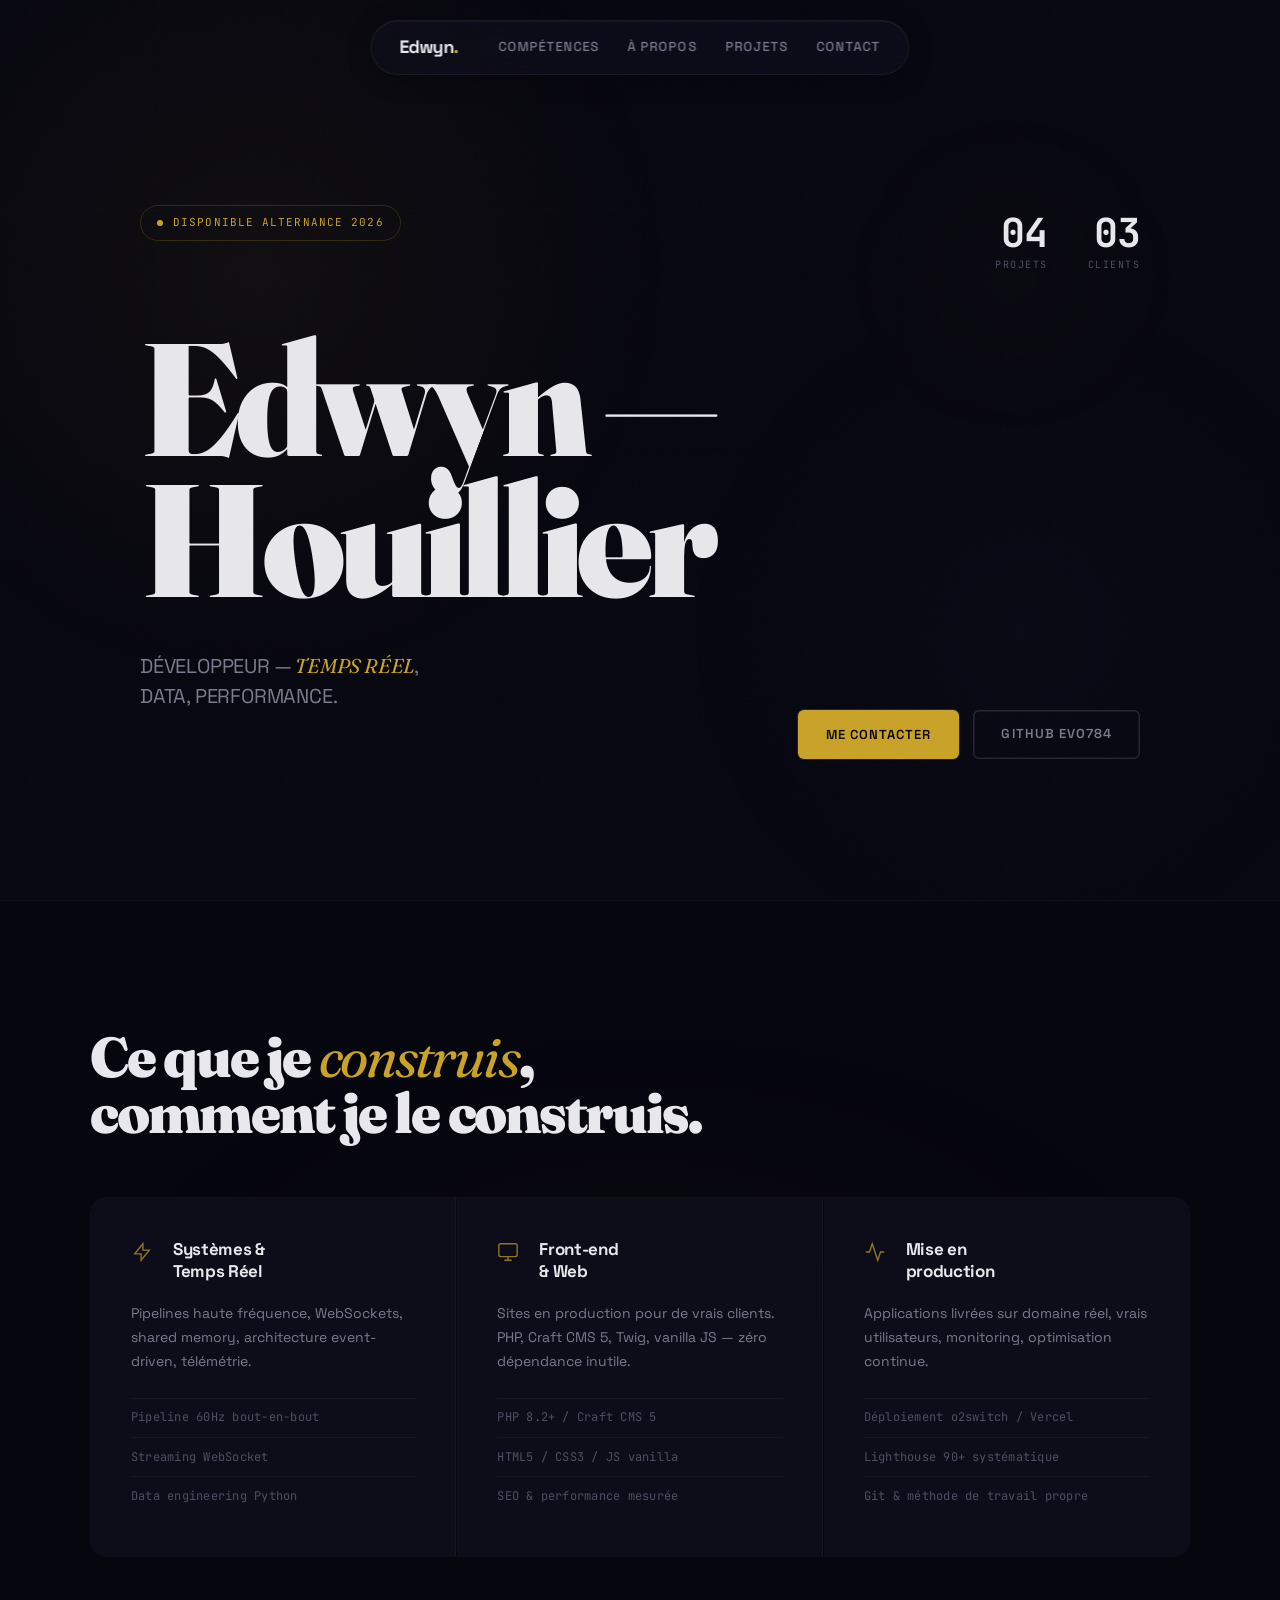
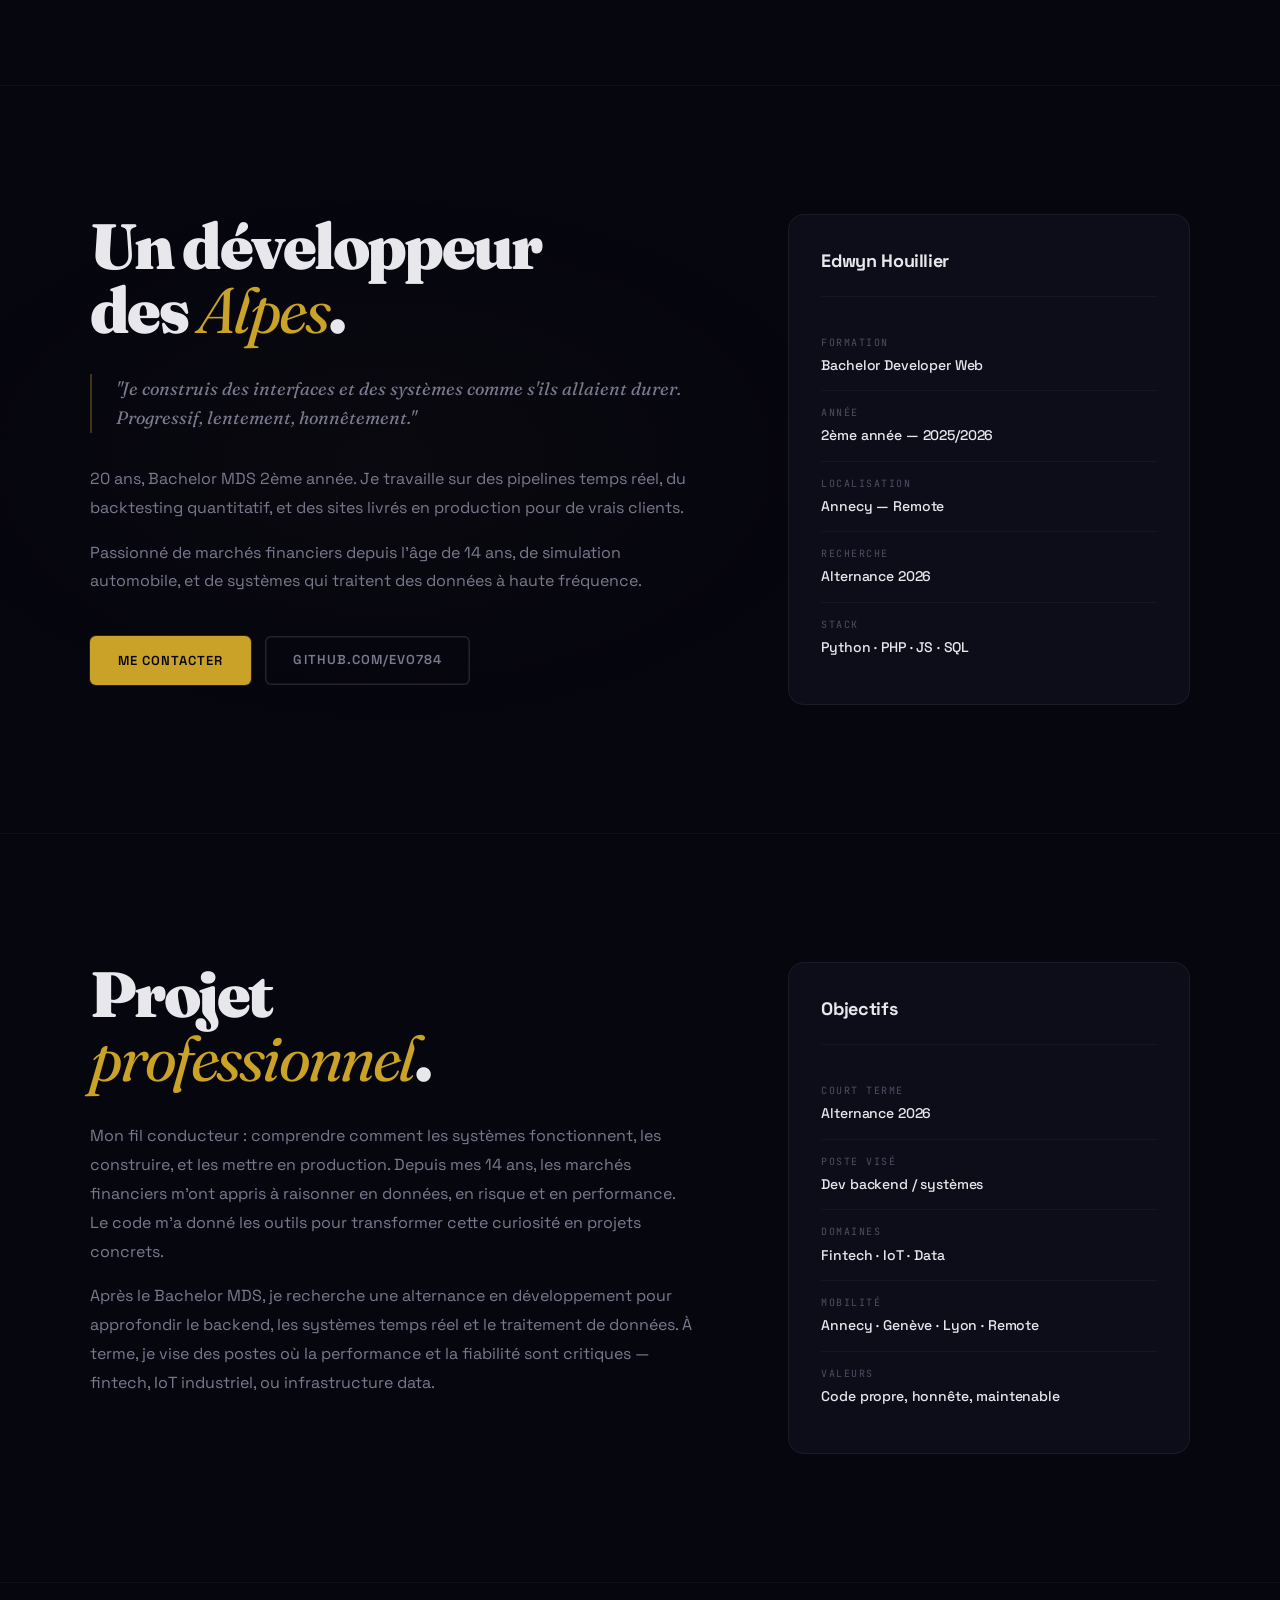
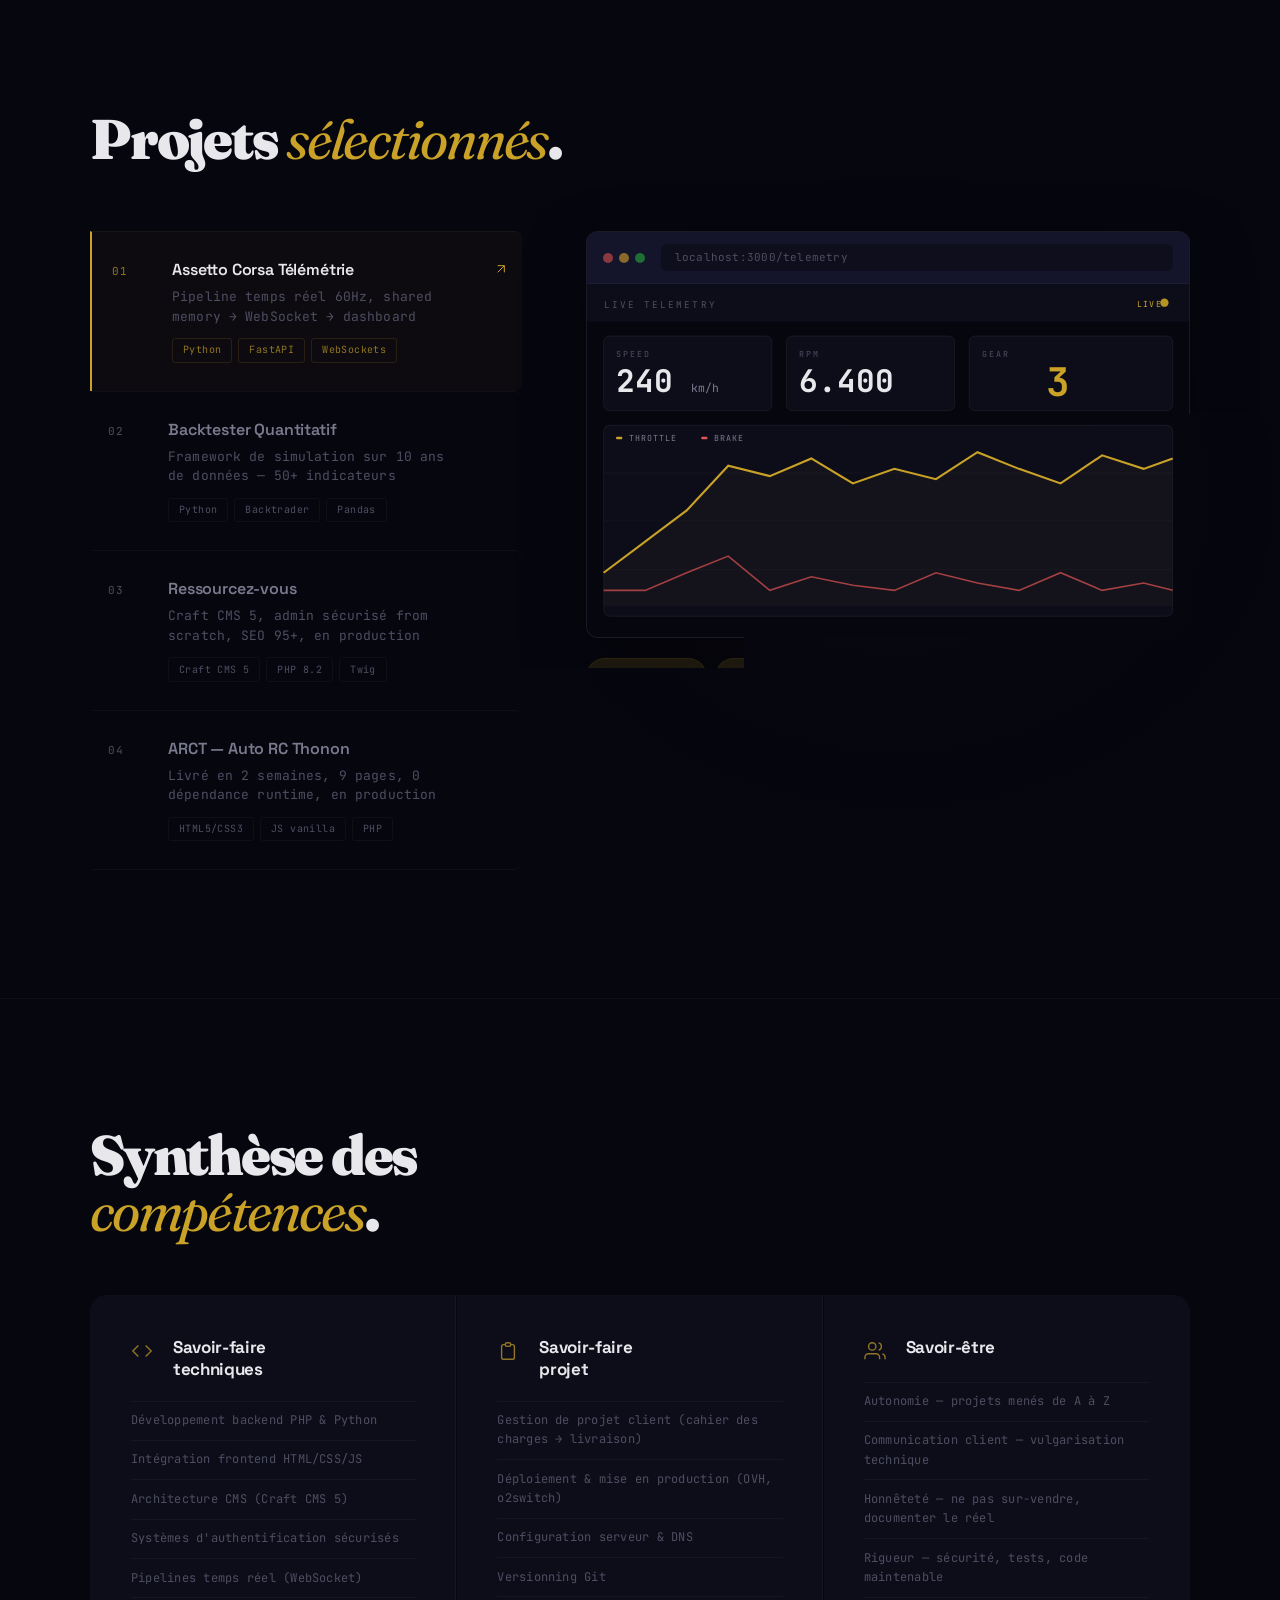
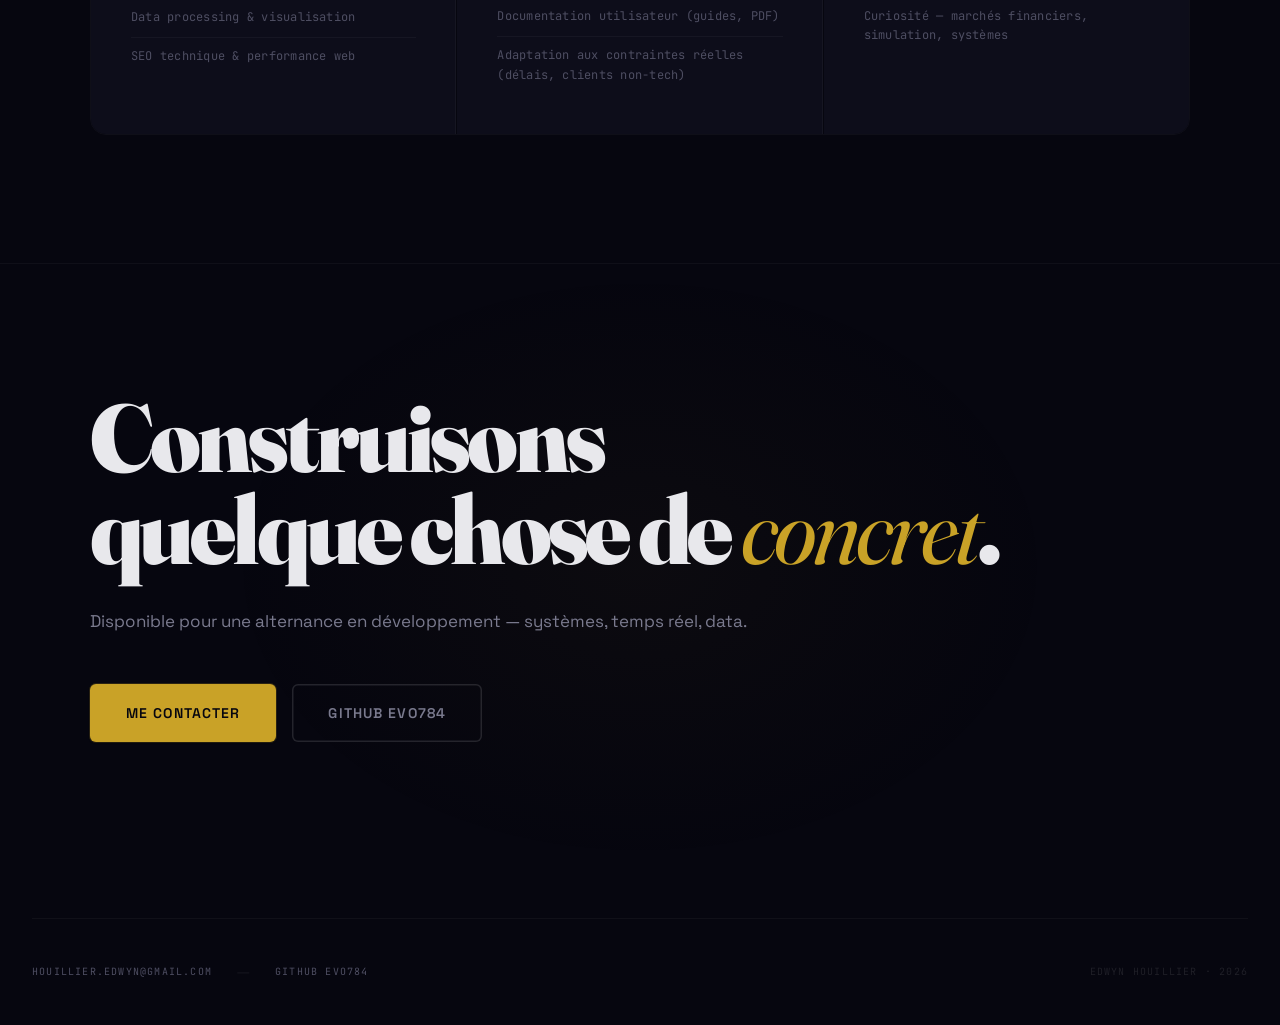
==== index.html @ 265f52a4 "Initial portfolio release — Edwyn Houillier Static portfolio with Flask admin backend. HTML/CSS/JS v" ====
<!DOCTYPE html>
<html lang="fr">
<head>
  <meta charset="UTF-8">
  <meta name="viewport" content="width=device-width, initial-scale=1.0">
  <meta name="description" content="Edwyn Houillier — Développeur web. Systèmes temps réel, data, performance. Portfolio.">
  <meta name="theme-color" content="#06060f">
  <link rel="icon" href="data:image/svg+xml,<svg xmlns='http://www.w3.org/2000/svg' viewBox='0 0 100 100'><text y='.9em' font-size='90' fill='%23c9a227'>E</text></svg>">
  <title>Edwyn Houillier — Portfolio</title>
  <link rel="preconnect" href="https://fonts.googleapis.com">
  <link rel="preconnect" href="https://fonts.gstatic.com" crossorigin>
  <link href="https://fonts.googleapis.com/css2?family=Fraunces:opsz,ital,wght@9..144,0,700;9..144,0,900;9..144,1,400&family=Space+Grotesk:wght@400;500;600;700&family=JetBrains+Mono:wght@400;500;700&display=swap" rel="stylesheet">
  <link rel="stylesheet" href="styles.css">
</head>
<body>

  <div class="bg-ambient" id="bgAmbient"></div>
  <div class="grid-overlay"></div>

  <header class="site-header">
    <a href="#" class="header-logo">Edwyn<span class="accent">.</span></a>
    <nav class="header-nav">
      <a href="#skills">Compétences</a>
      <a href="#about">À propos</a>
      <a href="#projects">Projets</a>
      <a href="#contact">Contact</a>
    </nav>
  </header>

  <div class="container">

    <!-- ══ HERO ═════════════════════════════════════════════ -->
    <section class="hero">
      <svg class="hero-grid" viewBox="0 0 800 600" preserveAspectRatio="xMidYMid slice" aria-hidden="true">
        <defs>
          <linearGradient id="gridFade" x1="0" y1="0" x2="0" y2="1">
            <stop offset="0%" stop-color="white" stop-opacity="0.4"/>
            <stop offset="100%" stop-color="white" stop-opacity="0"/>
          </linearGradient>
          <mask id="gridMask">
            <rect width="800" height="600" fill="url(#gridFade)"/>
          </mask>
        </defs>
        <g mask="url(#gridMask)" opacity="0.05">
          <line x1="100" y1="0" x2="100" y2="600" stroke="#c9a227" stroke-width="0.5"/>
          <line x1="200" y1="0" x2="200" y2="600" stroke="#c9a227" stroke-width="0.5"/>
          <line x1="300" y1="0" x2="300" y2="600" stroke="#c9a227" stroke-width="0.5"/>
          <line x1="400" y1="0" x2="400" y2="600" stroke="#c9a227" stroke-width="0.5"/>
          <line x1="500" y1="0" x2="500" y2="600" stroke="#c9a227" stroke-width="0.5"/>
          <line x1="600" y1="0" x2="600" y2="600" stroke="#c9a227" stroke-width="0.5"/>
          <line x1="700" y1="0" x2="700" y2="600" stroke="#c9a227" stroke-width="0.5"/>
          <line x1="0" y1="150" x2="800" y2="150" stroke="#c9a227" stroke-width="0.5"/>
          <line x1="0" y1="300" x2="800" y2="300" stroke="#c9a227" stroke-width="0.5"/>
          <line x1="0" y1="450" x2="800" y2="450" stroke="#c9a227" stroke-width="0.5"/>
        </g>
      </svg>

      <div class="hero-content">
        <div class="hero-top reveal">
          <span class="hero-badge">
            <span class="badge-dot"></span>Disponible alternance 2026
          </span>
          <div class="hero-stats">
            <div class="hero-stat"><span class="hs-num">04</span><span class="hs-label">Projets</span></div>
            <div class="hero-stat"><span class="hs-num">03</span><span class="hs-label">Clients</span></div>
          </div>
        </div>
        <h1 class="hero-display reveal delay-1">
          <span class="hd-line">Edwyn</span>
          <span class="hd-line hd-accent">— Houillier</span>
        </h1>
        <div class="hero-bottom reveal delay-2">
          <p class="hero-role">Développeur — <span class="accent-italic">Temps réel</span>,<br>Data, Performance.</p>
          <div class="hero-cta">
            <button type="button" class="btn btn-primary" id="contactBtn">Me contacter</button>
            <a href="https://github.com/evo784" target="_blank" rel="noopener noreferrer" class="btn btn-outline">GitHub evo784</a>
          </div>
        </div>
      </div>
    </section>

    <!-- ══ SKILLS ════════════════════════════════════════════ -->
    <section class="skills-section" id="skills">
      <div class="section-inner">
        <h2 class="skills-heading reveal">Ce que je <span class="accent-italic">construis</span>,<br>comment je le construis.</h2>
        <div class="skills-grid">

          <div class="skill-card reveal delay-1">
            <div class="skill-card-top">
              <svg class="skill-icon" viewBox="0 0 24 24" fill="none" stroke="currentColor" stroke-width="1.5" aria-hidden="true">
                <path d="M13 10V3L4 14h7v7l9-11h-7z"/>
              </svg>
              <h3>Systèmes &<br>Temps Réel</h3>
            </div>
            <p>Pipelines haute fréquence, WebSockets, shared memory, architecture event-driven, télémétrie.</p>
            <ul class="skill-list">
              <li>Pipeline 60Hz bout-en-bout</li>
              <li>Streaming WebSocket</li>
              <li>Data engineering Python</li>
            </ul>
          </div>

          <div class="skill-card reveal delay-2">
            <div class="skill-card-top">
              <svg class="skill-icon" viewBox="0 0 24 24" fill="none" stroke="currentColor" stroke-width="1.5" aria-hidden="true">
                <rect x="2" y="3" width="20" height="14" rx="2"/><path d="M8 21h8M12 17v4"/>
              </svg>
              <h3>Front-end<br>& Web</h3>
            </div>
            <p>Sites en production pour de vrais clients. PHP, Craft CMS 5, Twig, vanilla JS — zéro dépendance inutile.</p>
            <ul class="skill-list">
              <li>PHP 8.2+ / Craft CMS 5</li>
              <li>HTML5 / CSS3 / JS vanilla</li>
              <li>SEO &amp; performance mesurée</li>
            </ul>
          </div>

          <div class="skill-card reveal delay-3">
            <div class="skill-card-top">
              <svg class="skill-icon" viewBox="0 0 24 24" fill="none" stroke="currentColor" stroke-width="1.5" aria-hidden="true">
                <path d="M22 12h-4l-3 9L9 3l-3 9H2"/>
              </svg>
              <h3>Mise en<br>production</h3>
            </div>
            <p>Applications livrées sur domaine réel, vrais utilisateurs, monitoring, optimisation continue.</p>
            <ul class="skill-list">
              <li>Déploiement o2switch / Vercel</li>
              <li>Lighthouse 90+ systématique</li>
              <li>Git &amp; méthode de travail propre</li>
            </ul>
          </div>

        </div>
      </div>
    </section>

    <!-- ══ ABOUT ══════════════════════════════════════════════ -->
    <section class="about-section" id="about">
      <div class="section-inner">
        <div class="about-grid">
          <div class="about-left">
            <h2 class="about-heading reveal">Un développeur<br>des <span class="accent-italic">Alpes</span>.</h2>
            <blockquote class="about-quote reveal delay-1">
              "Je construis des interfaces et des systèmes comme s'ils allaient durer. Progressif, lentement, honnêtement."
            </blockquote>
            <p class="about-text reveal delay-2">
              20 ans, Bachelor MDS 2ème année. Je travaille sur des pipelines temps réel,
              du backtesting quantitatif, et des sites livrés en production pour de vrais clients.
            </p>
            <p class="about-text reveal delay-3">
              Passionné de marchés financiers depuis l'âge de 14 ans, de simulation automobile,
              et de systèmes qui traitent des données à haute fréquence.
            </p>
            <div class="about-cta reveal delay-4">
              <button type="button" class="btn btn-primary" id="contactBtnAbout">Me contacter</button>
              <a href="https://github.com/evo784" target="_blank" rel="noopener noreferrer" class="btn btn-outline">github.com/evo784</a>
            </div>
          </div>
          <div class="about-right reveal delay-2">
            <div class="about-card">
              <div class="about-name">Edwyn Houillier</div>
              <div class="about-meta-list">
                <div class="am-row">
                  <span class="am-key">Formation</span>
                  <span class="am-val">Bachelor Developer Web</span>
                </div>
                <div class="am-row">
                  <span class="am-key">Année</span>
                  <span class="am-val">2ème année — 2025/2026</span>
                </div>
                <div class="am-row">
                  <span class="am-key">Localisation</span>
                  <span class="am-val">Annecy — Remote</span>
                </div>
                <div class="am-row">
                  <span class="am-key">Recherche</span>
                  <span class="am-val">Alternance 2026</span>
                </div>
                <div class="am-row">
                  <span class="am-key">Stack</span>
                  <span class="am-val">Python · PHP · JS · SQL</span>
                </div>
              </div>
            </div>
          </div>
        </div>
      </div>
    </section>

    <!-- ══ PROJET PRO ═══════════════════════════════════════════ -->
    <section class="projet-pro-section" id="projet-pro">
      <div class="section-inner">
        <div class="about-grid">
          <div class="about-left">
            <h2 class="about-heading reveal">Projet<br><span class="accent-italic">professionnel</span>.</h2>
            <p class="about-text reveal delay-1">
              Mon fil conducteur : comprendre comment les systèmes fonctionnent, les construire,
              et les mettre en production. Depuis mes 14 ans, les marchés financiers m'ont appris
              à raisonner en données, en risque et en performance. Le code m'a donné les outils
              pour transformer cette curiosité en projets concrets.
            </p>
            <p class="about-text reveal delay-2">
              Après le Bachelor MDS, je recherche une alternance en développement
              pour approfondir le backend, les systèmes temps réel et le traitement de données.
              À terme, je vise des postes où la performance et la fiabilité sont critiques
              — fintech, IoT industriel, ou infrastructure data.
            </p>
          </div>
          <div class="about-right reveal delay-2">
            <div class="about-card">
              <div class="about-name">Objectifs</div>
              <div class="about-meta-list">
                <div class="am-row">
                  <span class="am-key">Court terme</span>
                  <span class="am-val">Alternance 2026</span>
                </div>
                <div class="am-row">
                  <span class="am-key">Poste visé</span>
                  <span class="am-val">Dev backend / systèmes</span>
                </div>
                <div class="am-row">
                  <span class="am-key">Domaines</span>
                  <span class="am-val">Fintech · IoT · Data</span>
                </div>
                <div class="am-row">
                  <span class="am-key">Mobilité</span>
                  <span class="am-val">Annecy · Genève · Lyon · Remote</span>
                </div>
                <div class="am-row">
                  <span class="am-key">Valeurs</span>
                  <span class="am-val">Code propre, honnête, maintenable</span>
                </div>
              </div>
            </div>
          </div>
        </div>
      </div>
    </section>

    <!-- ══ PROJECTS ═══════════════════════════════════════════ -->
    <section class="projects-section" id="projects">
      <div class="section-inner">
        <h2 class="projects-heading reveal">Projets <span class="accent-italic">sélectionnés</span>.</h2>

        <div class="projects-showcase">

          <!-- Left: project list (static base + dynamic additions) -->
          <div class="projects-list" id="projects-list">

            <a href="projects/assetto.html" class="project-row active reveal" data-project="assetto" data-static="true">
              <div class="pr-num">01</div>
              <div class="pr-body">
                <h3 class="pr-title">Assetto Corsa Télémétrie</h3>
                <p class="pr-sub">Pipeline temps réel 60Hz, shared memory → WebSocket → dashboard</p>
                <div class="pr-tags">
                  <span>Python</span><span>FastAPI</span><span>WebSockets</span>
                </div>
              </div>
              <div class="pr-arrow" aria-hidden="true">
                <svg width="16" height="16" viewBox="0 0 24 24" fill="none" stroke="currentColor" stroke-width="1.5"><path d="M7 17L17 7M17 7H7M17 7v10"/></svg>
              </div>
            </a>

            <a href="projects/backtester.html" class="project-row reveal delay-1" data-project="backtester" data-static="true">
              <div class="pr-num">02</div>
              <div class="pr-body">
                <h3 class="pr-title">Backtester Quantitatif</h3>
                <p class="pr-sub">Framework de simulation sur 10 ans de données — 50+ indicateurs</p>
                <div class="pr-tags">
                  <span>Python</span><span>Backtrader</span><span>Pandas</span>
                </div>
              </div>
              <div class="pr-arrow" aria-hidden="true">
                <svg width="16" height="16" viewBox="0 0 24 24" fill="none" stroke="currentColor" stroke-width="1.5"><path d="M7 17L17 7M17 7H7M17 7v10"/></svg>
              </div>
            </a>

            <a href="projects/ressourcezvous.html" class="project-row reveal delay-2" data-project="ressourcezvous" data-static="true">
              <div class="pr-num">03</div>
              <div class="pr-body">
                <h3 class="pr-title">Ressourcez-vous</h3>
                <p class="pr-sub">Craft CMS 5, admin sécurisé from scratch, SEO 95+, en production</p>
                <div class="pr-tags">
                  <span>Craft CMS 5</span><span>PHP 8.2</span><span>Twig</span>
                </div>
              </div>
              <div class="pr-arrow" aria-hidden="true">
                <svg width="16" height="16" viewBox="0 0 24 24" fill="none" stroke="currentColor" stroke-width="1.5"><path d="M7 17L17 7M17 7H7M17 7v10"/></svg>
              </div>
            </a>

            <a href="projects/arct.html" class="project-row reveal delay-3" data-project="arct" data-static="true">
              <div class="pr-num">04</div>
              <div class="pr-body">
                <h3 class="pr-title">ARCT — Auto RC Thonon</h3>
                <p class="pr-sub">Livré en 2 semaines, 9 pages, 0 dépendance runtime, en production</p>
                <div class="pr-tags">
                  <span>HTML5/CSS3</span><span>JS vanilla</span><span>PHP</span>
                </div>
              </div>
              <div class="pr-arrow" aria-hidden="true">
                <svg width="16" height="16" viewBox="0 0 24 24" fill="none" stroke="currentColor" stroke-width="1.5"><path d="M7 17L17 7M17 7H7M17 7v10"/></svg>
              </div>
            </a>

            <!-- Dynamic projects injected here by main.js -->

          </div>

          <!-- Right: browser preview -->
          <div class="projects-preview reveal delay-2">
            <div class="preview-frame">
              <div class="preview-chrome">
                <div class="chrome-dots">
                  <span class="dot-r"></span>
                  <span class="dot-y"></span>
                  <span class="dot-g"></span>
                </div>
                <div class="chrome-url" id="preview-url">localhost:3000/telemetry</div>
              </div>
              <div class="preview-viewport">

                <!-- Screen 01: Assetto telemetry dashboard -->
                <div class="preview-screen active" id="screen-assetto">
                  <svg viewBox="0 0 580 340" xmlns="http://www.w3.org/2000/svg" width="100%" height="100%">
                    <rect width="580" height="340" fill="#06060f"/>
                    <!-- Top bar -->
                    <rect width="580" height="36" fill="#0d0d1a"/>
                    <text x="16" y="23" fill="#4e4e62" font-size="9" font-family="JetBrains Mono, monospace" letter-spacing="2">LIVE TELEMETRY</text>
                    <circle cx="556" cy="18" r="4" fill="#c9a227" opacity="0.9"/>
                    <text x="530" y="22" fill="#c9a227" font-size="8" font-family="JetBrains Mono, monospace" letter-spacing="1">LIVE</text>
                    <!-- Metric cards -->
                    <rect x="16" y="50" width="162" height="72" rx="6" fill="#0d0d1a" stroke="rgba(255,255,255,0.06)" stroke-width="1"/>
                    <text x="28" y="70" fill="#4e4e62" font-size="8" font-family="JetBrains Mono, monospace" letter-spacing="2">SPEED</text>
                    <text x="28" y="104" fill="#e8e8ec" font-size="30" font-weight="700" font-family="JetBrains Mono, monospace">240</text>
                    <text x="100" y="104" fill="#7a7a8e" font-size="11" font-family="JetBrains Mono, monospace">km/h</text>
                    <rect x="192" y="50" width="162" height="72" rx="6" fill="#0d0d1a" stroke="rgba(255,255,255,0.06)" stroke-width="1"/>
                    <text x="204" y="70" fill="#4e4e62" font-size="8" font-family="JetBrains Mono, monospace" letter-spacing="2">RPM</text>
                    <text x="204" y="104" fill="#e8e8ec" font-size="30" font-weight="700" font-family="JetBrains Mono, monospace">6.400</text>
                    <rect x="368" y="50" width="196" height="72" rx="6" fill="#0d0d1a" stroke="rgba(255,255,255,0.06)" stroke-width="1"/>
                    <text x="380" y="70" fill="#4e4e62" font-size="8" font-family="JetBrains Mono, monospace" letter-spacing="2">GEAR</text>
                    <text x="442" y="108" fill="#c9a227" font-size="38" font-weight="700" font-family="JetBrains Mono, monospace">3</text>
                    <!-- Chart -->
                    <rect x="16" y="136" width="548" height="184" rx="6" fill="#0d0d1a" stroke="rgba(255,255,255,0.06)" stroke-width="1"/>
                    <!-- Grid lines -->
                    <line x1="16" y1="182" x2="564" y2="182" stroke="rgba(255,255,255,0.025)" stroke-width="1"/>
                    <line x1="16" y1="228" x2="564" y2="228" stroke="rgba(255,255,255,0.025)" stroke-width="1"/>
                    <line x1="16" y1="275" x2="564" y2="275" stroke="rgba(255,255,255,0.025)" stroke-width="1"/>
                    <!-- Legend -->
                    <rect x="28" y="147" width="6" height="2.5" rx="1" fill="#c9a227"/>
                    <text x="40" y="151" fill="#7a7a8e" font-size="8" font-family="JetBrains Mono, monospace" letter-spacing="1">THROTTLE</text>
                    <rect x="110" y="147" width="6" height="2.5" rx="1" fill="#e05555"/>
                    <text x="122" y="151" fill="#7a7a8e" font-size="8" font-family="JetBrains Mono, monospace" letter-spacing="1">BRAKE</text>
                    <!-- Throttle line (gold) -->
                    <polyline points="16,278 56,248 96,218 136,175 176,185 216,168 256,192 296,178 336,188 376,162 416,178 456,192 496,165 536,178 564,168" stroke="#c9a227" stroke-width="2" fill="none"/>
                    <!-- Throttle area fill -->
                    <polygon points="16,278 56,248 96,218 136,175 176,185 216,168 256,192 296,178 336,188 376,162 416,178 456,192 496,165 536,178 564,168 564,310 16,310" fill="#c9a227" opacity="0.04"/>
                    <!-- Brake line (red) -->
                    <polyline points="16,295 56,295 96,278 136,262 176,295 216,282 256,290 296,295 336,278 376,288 416,295 456,278 496,295 536,288 564,295" stroke="#e05555" stroke-width="1.5" fill="none" opacity="0.7"/>
                  </svg>
                </div>

                <!-- Screen 02: Backtester chart -->
                <div class="preview-screen" id="screen-backtester">
                  <svg viewBox="0 0 580 340" xmlns="http://www.w3.org/2000/svg" width="100%" height="100%">
                    <rect width="580" height="340" fill="#06060f"/>
                    <rect width="580" height="36" fill="#0d0d1a"/>
                    <text x="16" y="23" fill="#4e4e62" font-size="9" font-family="JetBrains Mono, monospace" letter-spacing="2">BACKTEST REPORT — SPY 2014–2024</text>
                    <!-- Metrics row -->
                    <rect x="16" y="50" width="118" height="56" rx="6" fill="#0d0d1a" stroke="rgba(255,255,255,0.06)" stroke-width="1"/>
                    <text x="26" y="68" fill="#4e4e62" font-size="7.5" font-family="JetBrains Mono, monospace" letter-spacing="1.5">SHARPE</text>
                    <text x="26" y="95" fill="#c9a227" font-size="24" font-weight="700" font-family="JetBrains Mono, monospace">1.84</text>
                    <rect x="148" y="50" width="118" height="56" rx="6" fill="#0d0d1a" stroke="rgba(255,255,255,0.06)" stroke-width="1"/>
                    <text x="158" y="68" fill="#4e4e62" font-size="7.5" font-family="JetBrains Mono, monospace" letter-spacing="1.5">WIN RATE</text>
                    <text x="158" y="95" fill="#e8e8ec" font-size="24" font-weight="700" font-family="JetBrains Mono, monospace">67%</text>
                    <rect x="280" y="50" width="130" height="56" rx="6" fill="#0d0d1a" stroke="rgba(255,255,255,0.06)" stroke-width="1"/>
                    <text x="290" y="68" fill="#4e4e62" font-size="7.5" font-family="JetBrains Mono, monospace" letter-spacing="1.5">MAX DD</text>
                    <text x="290" y="95" fill="#e05555" font-size="24" font-weight="700" font-family="JetBrains Mono, monospace">−12%</text>
                    <rect x="424" y="50" width="140" height="56" rx="6" fill="#0d0d1a" stroke="rgba(255,255,255,0.06)" stroke-width="1"/>
                    <text x="434" y="68" fill="#4e4e62" font-size="7.5" font-family="JetBrains Mono, monospace" letter-spacing="1.5">CAGR</text>
                    <text x="434" y="95" fill="#e8e8ec" font-size="24" font-weight="700" font-family="JetBrains Mono, monospace">+18%</text>
                    <!-- Equity chart -->
                    <rect x="16" y="120" width="548" height="200" rx="6" fill="#0d0d1a" stroke="rgba(255,255,255,0.06)" stroke-width="1"/>
                    <line x1="60" y1="140" x2="560" y2="140" stroke="rgba(255,255,255,0.025)" stroke-width="1"/>
                    <line x1="60" y1="180" x2="560" y2="180" stroke="rgba(255,255,255,0.025)" stroke-width="1"/>
                    <line x1="60" y1="220" x2="560" y2="220" stroke="rgba(255,255,255,0.025)" stroke-width="1"/>
                    <line x1="60" y1="260" x2="560" y2="260" stroke="rgba(255,255,255,0.025)" stroke-width="1"/>
                    <text x="16" y="144" fill="#4e4e62" font-size="7" font-family="JetBrains Mono, monospace">+200%</text>
                    <text x="16" y="184" fill="#4e4e62" font-size="7" font-family="JetBrains Mono, monospace">+100%</text>
                    <text x="28" y="224" fill="#4e4e62" font-size="7" font-family="JetBrains Mono, monospace">0%</text>
                    <text x="24" y="264" fill="#4e4e62" font-size="7" font-family="JetBrains Mono, monospace">−50%</text>
                    <defs>
                      <linearGradient id="eg" x1="0" y1="0" x2="0" y2="1">
                        <stop offset="0%" stop-color="#c9a227" stop-opacity="0.3"/>
                        <stop offset="100%" stop-color="#c9a227" stop-opacity="0"/>
                      </linearGradient>
                    </defs>
                    <polygon points="60,220 110,210 160,198 210,205 260,190 310,178 360,165 410,152 460,142 510,133 560,125 560,220 60,220" fill="url(#eg)"/>
                    <polyline points="60,220 110,210 160,198 210,205 260,190 310,178 360,165 410,152 460,142 510,133 560,125" stroke="#c9a227" stroke-width="2" fill="none"/>
                    <text x="62" y="308" fill="#4e4e62" font-size="8" font-family="JetBrains Mono, monospace">2014</text>
                    <text x="162" y="308" fill="#4e4e62" font-size="8" font-family="JetBrains Mono, monospace">2016</text>
                    <text x="262" y="308" fill="#4e4e62" font-size="8" font-family="JetBrains Mono, monospace">2018</text>
                    <text x="362" y="308" fill="#4e4e62" font-size="8" font-family="JetBrains Mono, monospace">2020</text>
                    <text x="462" y="308" fill="#4e4e62" font-size="8" font-family="JetBrains Mono, monospace">2022</text>
                    <text x="530" y="308" fill="#4e4e62" font-size="8" font-family="JetBrains Mono, monospace">2024</text>
                  </svg>
                </div>

                <!-- Screen 03: Ressourcez-vous screenshot -->
                <div class="preview-screen" id="screen-ressourcezvous">
                  <img src="assets/ressourcezvous.png" alt="Ressourcez-vous" loading="lazy">
                </div>

                <!-- Screen 04: ARCT screenshot -->
                <div class="preview-screen" id="screen-arct">
                  <img src="assets/arct.png" alt="ARCT Auto RC Thonon" loading="lazy">
                </div>

              </div>
            </div>

            <div class="preview-metrics" id="preview-metrics">
              <span class="metric">60Hz capture</span>
              <span class="metric">&lt; 15ms latence</span>
              <span class="metric">14 canaux</span>
            </div>
          </div>

        </div>
      </div>
    </section>

    <!-- ══ COMPETENCES ══════════════════════════════════════════ -->
    <section class="competences-section" id="competences">
      <div class="section-inner">
        <h2 class="skills-heading reveal">Synthèse des<br><span class="accent-italic">compétences</span>.</h2>
        <div class="skills-grid">

          <div class="skill-card reveal delay-1">
            <div class="skill-card-top">
              <svg class="skill-icon" viewBox="0 0 24 24" fill="none" stroke="currentColor" stroke-width="1.5" aria-hidden="true">
                <path d="M16 18l6-6-6-6M8 6l-6 6 6 6"/>
              </svg>
              <h3>Savoir-faire<br>techniques</h3>
            </div>
            <ul class="skill-list">
              <li>Développement backend PHP & Python</li>
              <li>Intégration frontend HTML/CSS/JS</li>
              <li>Architecture CMS (Craft CMS 5)</li>
              <li>Systèmes d'authentification sécurisés</li>
              <li>Pipelines temps réel (WebSocket)</li>
              <li>Data processing & visualisation</li>
              <li>SEO technique & performance web</li>
            </ul>
          </div>

          <div class="skill-card reveal delay-2">
            <div class="skill-card-top">
              <svg class="skill-icon" viewBox="0 0 24 24" fill="none" stroke="currentColor" stroke-width="1.5" aria-hidden="true">
                <path d="M9 5H7a2 2 0 00-2 2v12a2 2 0 002 2h10a2 2 0 002-2V7a2 2 0 00-2-2h-2M9 5a2 2 0 002 2h2a2 2 0 002-2M9 5a2 2 0 012-2h2a2 2 0 012 2"/>
              </svg>
              <h3>Savoir-faire<br>projet</h3>
            </div>
            <ul class="skill-list">
              <li>Gestion de projet client (cahier des charges → livraison)</li>
              <li>Déploiement & mise en production (OVH, o2switch)</li>
              <li>Configuration serveur & DNS</li>
              <li>Versionning Git</li>
              <li>Documentation utilisateur (guides, PDF)</li>
              <li>Adaptation aux contraintes réelles (délais, clients non-tech)</li>
            </ul>
          </div>

          <div class="skill-card reveal delay-3">
            <div class="skill-card-top">
              <svg class="skill-icon" viewBox="0 0 24 24" fill="none" stroke="currentColor" stroke-width="1.5" aria-hidden="true">
                <path d="M17 21v-2a4 4 0 00-4-4H5a4 4 0 00-4 4v2M9 11a4 4 0 100-8 4 4 0 000 8zM23 21v-2a4 4 0 00-3-3.87M16 3.13a4 4 0 010 7.75"/>
              </svg>
              <h3>Savoir-être</h3>
            </div>
            <ul class="skill-list">
              <li>Autonomie — projets menés de A à Z</li>
              <li>Communication client — vulgarisation technique</li>
              <li>Honnêteté — ne pas sur-vendre, documenter le réel</li>
              <li>Rigueur — sécurité, tests, code maintenable</li>
              <li>Curiosité — marchés financiers, simulation, systèmes</li>
            </ul>
          </div>

        </div>
      </div>
    </section>

    <!-- ══ CONTACT ════════════════════════════════════════════ -->
    <section class="contact-section" id="contact">
      <div class="section-inner">
        <h2 class="contact-headline reveal">Construisons<br>quelque chose de <span class="accent-italic">concret</span>.</h2>
        <p class="contact-sub reveal delay-1">
          Disponible pour une alternance en développement — systèmes, temps réel, data.
        </p>
        <div class="contact-btns reveal delay-2">
          <button type="button" class="btn btn-primary btn-large" id="contactBtnLarge">Me contacter</button>
          <a href="https://github.com/evo784" target="_blank" rel="noopener noreferrer" class="btn btn-outline btn-large">GitHub evo784</a>
        </div>
      </div>
    </section>

    <footer class="site-footer">
      <div class="footer-line"></div>
      <div class="footer-content">
        <div class="footer-links">
          <a href="mailto:Houillier.edwyn@gmail.com">Houillier.edwyn@gmail.com</a>
          <span class="divider">—</span>
          <a href="https://github.com/evo784" target="_blank" rel="noopener noreferrer">GitHub evo784</a>
        </div>
        <p class="footer-credit">Edwyn Houillier · 2026</p>
      </div>
    </footer>

  </div>

  <!-- Contact modal -->
  <div class="modal-overlay" id="contactModal">
    <div class="modal">
      <button class="modal-close" id="modalClose" type="button">&times;</button>
      <h2>Me contacter</h2>
      <p class="modal-subtitle">Une question ? Un projet ? Envoyez-moi un message.</p>
      <form id="contactForm" action="https://formsubmit.co/Houillier.edwyn@gmail.com" method="POST">
        <input type="text" name="_honey" class="form-honey" aria-hidden="true" tabindex="-1" autocomplete="off">
        <input type="hidden" name="_subject" value="Nouveau message depuis mon portfolio">
        <input type="hidden" name="_captcha" value="false">
        <div class="form-group">
          <label for="name">Nom</label>
          <input type="text" id="name" name="name" required>
        </div>
        <div class="form-group">
          <label for="email">Email</label>
          <input type="email" id="email" name="email" required>
        </div>
        <div class="form-group">
          <label for="message">Message</label>
          <textarea id="message" name="message" rows="5" required></textarea>
        </div>
        <button type="submit" class="btn btn-primary btn-full">Envoyer</button>
      </form>
    </div>
  </div>

  <script src="main.js"></script>
</body>
</html>
---- styles.css ----
/* ═══════════════════════════════════════════════════════════
   Edwyn Houillier — Portfolio
   ═══════════════════════════════════════════════════════════ */

:root {
  --bg-deep: #06060f;
  --bg-card: #0d0d1a;
  --bg-elevated: #14142a;

  --accent: #c9a227;
  --accent-dim: rgba(201, 162, 39, 0.12);
  --accent-glow: rgba(201, 162, 39, 0.06);

  --text-primary: #e8e8ec;
  --text-secondary: #7a7a8e;
  --text-tertiary: #4e4e62;

  --border: rgba(255, 255, 255, 0.06);
  --border-hover: rgba(255, 255, 255, 0.12);
  --hairline: rgba(255, 255, 255, 0.04);

  --font-display: 'Space Grotesk', system-ui, sans-serif;
  --font-serif: 'Fraunces', Georgia, serif;
  --font-body: 'Space Grotesk', system-ui, sans-serif;
  --font-mono: 'JetBrains Mono', 'Courier New', monospace;

  --ease-out: cubic-bezier(0.23, 1, 0.32, 1);
  --ease-in-out: cubic-bezier(0.77, 0, 0.175, 1);
  --ease-drawer: cubic-bezier(0.32, 0.72, 0, 1);
  --ease-smooth: cubic-bezier(0.16, 1, 0.3, 1);
}

/* ── Reset ──────────────────────────────────────────────── */

* {
  margin: 0;
  padding: 0;
  box-sizing: border-box;
}

html {
  background: var(--bg-deep);
  overflow-x: hidden;
  scroll-behavior: smooth;
}

body {
  font-family: var(--font-body);
  background: var(--bg-deep);
  color: var(--text-primary);
  overflow-x: hidden;
  line-height: 1.6;
  -webkit-font-smoothing: antialiased;
  -moz-osx-font-smoothing: grayscale;
}

.container {
  width: 100%;
  max-width: 100vw;
  overflow-x: hidden;
}

:focus-visible {
  outline: 2px solid var(--accent);
  outline-offset: 2px;
}

::selection {
  background: rgba(201, 162, 39, 0.25);
  color: #fffae6;
}

::-webkit-scrollbar { width: 4px; }
::-webkit-scrollbar-track { background: var(--bg-deep); }
::-webkit-scrollbar-thumb { background: var(--accent); border-radius: 2px; }

/* ── Ambient background gradient ────────────────────────── */

.bg-ambient {
  position: fixed;
  inset: 0;
  z-index: -1;
  transition: background 1.6s cubic-bezier(0.23, 1, 0.32, 1);
  background:
    radial-gradient(ellipse at 30% 0%, #0c1a2e 0%, transparent 50%),
    radial-gradient(ellipse at 80% 100%, #0a1e2a 0%, transparent 50%),
    var(--bg-deep);
  pointer-events: none;
}

/* ── Grid overlay ──────────────────────────────────────── */

.grid-overlay {
  position: fixed;
  inset: 0;
  z-index: 0;
  opacity: 0.025;
  background-image:
    linear-gradient(rgba(201, 162, 39, 0.3) 1px, transparent 1px),
    linear-gradient(90deg, rgba(201, 162, 39, 0.3) 1px, transparent 1px);
  background-size: 100px 100px;
  -webkit-mask-image: radial-gradient(ellipse at center, black 20%, transparent 70%);
  mask-image: radial-gradient(ellipse at center, black 20%, transparent 70%);
  pointer-events: none;
}

/* ── Grain overlay ──────────────────────────────────────── */

body::after {
  content: '';
  position: fixed;
  inset: 0;
  z-index: 9999;
  pointer-events: none;
  opacity: 0.03;
  background-image: url("data:image/svg+xml,%3Csvg viewBox='0 0 256 256' xmlns='http://www.w3.org/2000/svg'%3E%3Cfilter id='n'%3E%3CfeTurbulence type='fractalNoise' baseFrequency='0.9' numOctaves='4' stitchTiles='stitch'/%3E%3C/filter%3E%3Crect width='100%25' height='100%25' filter='url(%23n)'/%3E%3C/svg%3E");
  background-repeat: repeat;
  background-size: 256px 256px;
}

/* ══════════════════════════════════════════════════════════
   FLOATING PILL NAV
   ══════════════════════════════════════════════════════════ */

.site-header {
  position: fixed;
  top: 1.25rem;
  left: 50%;
  transform: translateX(-50%);
  display: flex;
  justify-content: space-between;
  align-items: center;
  padding: 0.75rem 1.75rem;
  z-index: 100;
  background: rgba(13, 13, 26, 0.7);
  -webkit-backdrop-filter: blur(20px) saturate(1.4);
  backdrop-filter: blur(20px) saturate(1.4);
  border: 1px solid var(--border);
  border-radius: 100px;
  width: auto;
  max-width: calc(100vw - 2rem);
  gap: 2.5rem;
  box-shadow: 0 4px 24px rgba(0, 0, 0, 0.3), inset 0 1px 0 rgba(255, 255, 255, 0.04);
  transition: background 0.4s var(--ease-out), box-shadow 0.4s var(--ease-out);
}

.header-logo {
  font-family: var(--font-display);
  font-size: 1.125rem;
  font-weight: 700;
  color: var(--text-primary);
  text-decoration: none;
  letter-spacing: -0.03em;
  white-space: nowrap;
}

.header-logo .accent { color: var(--accent); }

.header-nav {
  display: flex;
  gap: 1.75rem;
}

.header-nav a {
  font-family: var(--font-body);
  font-size: 0.8125rem;
  font-weight: 500;
  color: var(--text-secondary);
  text-decoration: none;
  text-transform: uppercase;
  letter-spacing: 0.08em;
  transition: color 0.25s var(--ease-out);
  position: relative;
}

.header-nav a::after {
  content: '';
  position: absolute;
  bottom: -4px;
  left: 0;
  width: 0;
  height: 1px;
  background: var(--accent);
  transition: width 0.3s var(--ease-out);
}

.header-nav a:hover { color: var(--text-primary); }
.header-nav a:hover::after { width: 100%; }

@media (max-width: 640px) {
  .site-header { top: 0.75rem; padding: 0.625rem 1.25rem; gap: 1.25rem; }
  .header-nav { gap: 1rem; }
  .header-nav a { font-size: 0.6875rem; }
}

/* ══════════════════════════════════════════════════════════
   HERO
   ══════════════════════════════════════════════════════════ */

.hero {
  min-height: 100dvh;
  display: flex;
  flex-direction: column;
  justify-content: center;
  padding: 8rem 2rem 4rem;
  position: relative;
  overflow: hidden;
}

.hero::before {
  content: '';
  position: absolute;
  inset: 0;
  z-index: 0;
  pointer-events: none;
  background:
    radial-gradient(ellipse 600px 600px at 20% 30%, rgba(201, 162, 39, 0.05) 0%, transparent 70%),
    radial-gradient(ellipse 500px 500px at 80% 70%, rgba(74, 111, 165, 0.03) 0%, transparent 70%);
}

.hero::after {
  content: '';
  position: absolute;
  top: 15%;
  right: 10%;
  width: 280px;
  height: 280px;
  background: radial-gradient(circle, rgba(201, 162, 39, 0.04) 0%, transparent 60%);
  border-radius: 50%;
  pointer-events: none;
  filter: blur(60px);
  animation: drift 20s var(--ease-in-out) infinite alternate;
}

@keyframes drift {
  0%   { transform: translate(0, 0) scale(1); }
  33%  { transform: translate(-40px, 30px) scale(1.1); }
  66%  { transform: translate(20px, -20px) scale(0.95); }
  100% { transform: translate(-10px, 40px) scale(1.05); }
}

.hero-grid {
  position: absolute;
  inset: 0;
  width: 100%;
  height: 100%;
  pointer-events: none;
  z-index: 0;
}

.hero-content {
  max-width: 1000px;
  margin: 0 auto;
  width: 100%;
  position: relative;
  z-index: 1;
}

.hero-badge {
  display: inline-flex;
  align-items: center;
  gap: 0.625rem;
  margin-bottom: 2.5rem;
  padding: 0.5rem 1rem;
  border: 1px solid rgba(201, 162, 39, 0.2);
  border-radius: 100px;
  font-family: var(--font-mono);
  font-size: 0.6875rem;
  color: var(--accent);
  letter-spacing: 0.1em;
  text-transform: uppercase;
}

.badge-dot {
  width: 6px;
  height: 6px;
  background: var(--accent);
  border-radius: 50%;
  animation: pulse-dot 2s ease-in-out infinite;
}

@keyframes pulse-dot {
  0%, 100% { opacity: 1; transform: scale(1); }
  50%       { opacity: 0.5; transform: scale(0.8); }
}

.hero-display {
  font-family: var(--font-serif);
  font-weight: 900;
  font-size: clamp(5rem, 14vw, 10rem);
  line-height: 0.88;
  letter-spacing: -0.04em;
  margin-bottom: 2.5rem;
  font-variant-ligatures: none;
}

.hero-line {
  display: block;
  color: var(--text-primary);
}

.accent-gold {
  color: var(--accent);
}

.accent-italic {
  font-family: var(--font-serif);
  font-style: italic;
  font-weight: 400;
  color: var(--accent);
}

.hero-role {
  font-family: var(--font-mono);
  font-size: clamp(0.75rem, 2vw, 0.875rem);
  color: var(--text-secondary);
  text-transform: uppercase;
  letter-spacing: 0.12em;
  margin-bottom: 3rem;
}

.hero-cta {
  display: flex;
  flex-wrap: wrap;
  gap: 1rem;
}

.scroll-indicator {
  position: absolute;
  bottom: 2.5rem;
  left: 50%;
  transform: translateX(-50%);
  display: flex;
  flex-direction: column;
  align-items: center;
  gap: 0.5rem;
  color: var(--text-tertiary);
  z-index: 1;
}

.scroll-indicator span {
  font-family: var(--font-mono);
  font-size: 0.625rem;
  text-transform: uppercase;
  letter-spacing: 0.25em;
}

.scroll-indicator svg {
  animation: float 2.5s var(--ease-in-out) infinite;
  opacity: 0.5;
}

@keyframes float {
  0%, 100% { transform: translateY(0); opacity: 0.5; }
  50%       { transform: translateY(8px); opacity: 1; }
}

/* ══════════════════════════════════════════════════════════
   SECTION SHARED
   ══════════════════════════════════════════════════════════ */

.section-inner {
  max-width: 1100px;
  margin: 0 auto;
  width: 100%;
  position: relative;
  z-index: 1;
}

.section-label {
  display: flex;
  align-items: center;
  gap: 1.25rem;
  margin-bottom: 4.5rem;
}

.section-num {
  font-family: var(--font-mono);
  font-size: 0.6875rem;
  color: var(--accent);
  letter-spacing: 0.12em;
  opacity: 0.7;
  white-space: nowrap;
}

.section-rule {
  flex: 1;
  height: 1px;
  background: var(--hairline);
}

.section-name {
  font-family: var(--font-mono);
  font-size: 0.6875rem;
  color: var(--text-tertiary);
  text-transform: uppercase;
  letter-spacing: 0.2em;
  white-space: nowrap;
}

/* ══════════════════════════════════════════════════════════
   HERO — additions
   ══════════════════════════════════════════════════════════ */

.hero-top {
  display: flex;
  align-items: center;
  justify-content: space-between;
  margin-bottom: 3rem;
}

.hero-stats {
  display: flex;
  gap: 2.5rem;
}

.hero-stat {
  display: flex;
  flex-direction: column;
  align-items: flex-end;
  gap: 0.25rem;
}

.hs-num {
  font-family: var(--font-mono);
  font-size: clamp(1.5rem, 4vw, 2.5rem);
  font-weight: 700;
  color: var(--text-primary);
  line-height: 1;
  letter-spacing: -0.02em;
}

.hs-label {
  font-family: var(--font-mono);
  font-size: 0.625rem;
  text-transform: uppercase;
  letter-spacing: 0.15em;
  color: var(--text-tertiary);
}

.hero-bottom {
  display: flex;
  align-items: flex-end;
  justify-content: space-between;
  gap: 3rem;
  flex-wrap: wrap;
}

.hero-role {
  font-family: var(--font-body);
  font-size: clamp(1rem, 2.5vw, 1.25rem);
  color: var(--text-secondary);
  line-height: 1.5;
  letter-spacing: -0.01em;
}

.hero-cta {
  display: flex;
  flex-wrap: wrap;
  gap: 0.875rem;
  flex-shrink: 0;
}

/* ══════════════════════════════════════════════════════════
   SKILLS SECTION
   ══════════════════════════════════════════════════════════ */

.skills-section {
  padding: 8rem 2rem;
  border-top: 1px solid var(--hairline);
  position: relative;
  overflow: hidden;
}

.skills-section::before {
  content: '';
  position: absolute;
  inset: 0;
  pointer-events: none;
  background: radial-gradient(ellipse 800px 400px at 50% 50%, rgba(201, 162, 39, 0.02) 0%, transparent 70%);
}

.skills-heading {
  font-family: var(--font-serif);
  font-weight: 900;
  font-size: clamp(2rem, 5vw, 3.5rem);
  line-height: 1.0;
  letter-spacing: -0.04em;
  color: var(--text-primary);
  margin-bottom: 3.5rem;
}

.skills-grid {
  display: grid;
  grid-template-columns: repeat(3, 1fr);
  gap: 1px;
  border: 1px solid var(--hairline);
  border-radius: 1rem;
  overflow: hidden;
}

@media (max-width: 900px) {
  .skills-grid { grid-template-columns: 1fr; }
}

.skill-card {
  background: var(--bg-card);
  padding: 2.5rem;
  transition: background 0.3s var(--ease-out);
  position: relative;
}

.skill-card::after {
  content: '';
  position: absolute;
  top: 0;
  right: 0;
  width: 1px;
  height: 100%;
  background: var(--hairline);
}

.skill-card:last-child::after { display: none; }

.skill-card:hover { background: var(--bg-elevated); }

.skill-card-top {
  display: flex;
  align-items: flex-start;
  gap: 1.25rem;
  margin-bottom: 1.25rem;
}

.skill-icon {
  width: 22px;
  height: 22px;
  color: var(--accent);
  opacity: 0.7;
  flex-shrink: 0;
  margin-top: 0.2rem;
}

.skill-card h3 {
  font-family: var(--font-display);
  font-size: 1.0625rem;
  font-weight: 700;
  color: var(--text-primary);
  letter-spacing: -0.02em;
  line-height: 1.3;
}

.skill-card > p {
  font-size: 0.875rem;
  color: var(--text-secondary);
  line-height: 1.7;
  margin-bottom: 1.5rem;
}

.skill-list {
  list-style: none;
  display: flex;
  flex-direction: column;
  gap: 0;
}

.skill-list li {
  padding: 0.6rem 0;
  border-top: 1px solid var(--hairline);
  font-family: var(--font-mono);
  font-size: 0.75rem;
  color: var(--text-tertiary);
  letter-spacing: 0.02em;
}

/* ══════════════════════════════════════════════════════════
   ABOUT SECTION
   ══════════════════════════════════════════════════════════ */

.about-section,
.projet-pro-section {
  padding: 8rem 2rem;
  border-top: 1px solid var(--hairline);
  position: relative;
  overflow: hidden;
}

.competences-section {
  padding: 8rem 2rem;
  border-top: 1px solid var(--hairline);
  position: relative;
}

.about-section::before {
  content: '';
  position: absolute;
  inset: 0;
  pointer-events: none;
  background: radial-gradient(ellipse 700px 400px at 30% 50%, rgba(201, 162, 39, 0.025) 0%, transparent 70%);
}

.about-grid {
  display: grid;
  grid-template-columns: 3fr 2fr;
  gap: 6rem;
  align-items: start;
}

@media (max-width: 900px) {
  .about-grid { grid-template-columns: 1fr; gap: 3rem; }
}

.about-heading {
  font-family: var(--font-serif);
  font-weight: 900;
  font-size: clamp(2.25rem, 5.5vw, 4rem);
  line-height: 1.0;
  letter-spacing: -0.04em;
  color: var(--text-primary);
  margin-bottom: 2rem;
}

.about-quote {
  font-family: var(--font-serif);
  font-style: italic;
  font-weight: 400;
  font-size: clamp(1rem, 2vw, 1.125rem);
  color: var(--text-secondary);
  line-height: 1.65;
  border-left: 2px solid rgba(201, 162, 39, 0.3);
  padding-left: 1.5rem;
  margin-bottom: 2rem;
}

.about-text {
  font-size: 1rem;
  color: var(--text-secondary);
  line-height: 1.8;
  margin-bottom: 1rem;
}

.about-cta {
  display: flex;
  flex-wrap: wrap;
  gap: 0.875rem;
  margin-top: 2.5rem;
}

.about-card {
  background: var(--bg-card);
  border: 1px solid var(--border);
  border-radius: 1rem;
  padding: 2rem;
  position: sticky;
  top: 7rem;
}

.about-name {
  font-family: var(--font-display);
  font-size: 1.125rem;
  font-weight: 700;
  color: var(--text-primary);
  letter-spacing: -0.02em;
  margin-bottom: 1.5rem;
  padding-bottom: 1.25rem;
  border-bottom: 1px solid var(--hairline);
}

.about-meta-list {
  display: flex;
  flex-direction: column;
  gap: 0;
}

.am-row {
  display: flex;
  flex-direction: column;
  gap: 0.2rem;
  padding: 0.875rem 0;
  border-bottom: 1px solid var(--hairline);
}

.am-row:last-child { border-bottom: none; }

.am-key {
  font-family: var(--font-mono);
  font-size: 0.625rem;
  text-transform: uppercase;
  letter-spacing: 0.15em;
  color: var(--text-tertiary);
}

.am-val {
  font-size: 0.875rem;
  color: var(--text-primary);
  font-weight: 500;
  letter-spacing: -0.01em;
}

/* ══════════════════════════════════════════════════════════
   PROJECTS — split showcase layout
   ══════════════════════════════════════════════════════════ */

.projects-section {
  padding: 8rem 2rem;
  border-top: 1px solid var(--hairline);
  position: relative;
}

.projects-section::before {
  content: '';
  position: absolute;
  inset: 0;
  pointer-events: none;
  background: radial-gradient(ellipse 600px 500px at 70% 50%, rgba(201, 162, 39, 0.02) 0%, transparent 70%);
}

.projects-heading {
  font-family: var(--font-serif);
  font-weight: 900;
  font-size: clamp(2rem, 5vw, 3.5rem);
  line-height: 1.0;
  letter-spacing: -0.04em;
  color: var(--text-primary);
  margin-bottom: 4rem;
}

.projects-showcase {
  display: grid;
  grid-template-columns: 5fr 7fr;
  gap: 4rem;
  align-items: start;
}

@media (max-width: 1024px) {
  .projects-showcase { grid-template-columns: 1fr; gap: 3rem; }
}

/* ── Project list (left) ── */
.projects-list {
  display: flex;
  flex-direction: column;
}

.project-row {
  display: grid;
  grid-template-columns: 2.5rem 1fr 1.5rem;
  align-items: start;
  gap: 1.25rem;
  padding: 1.75rem 1rem;
  border-top: 1px solid var(--hairline);
  text-decoration: none;
  color: inherit;
  border-left: 2px solid transparent;
  transition:
    border-color 0.25s var(--ease-out),
    background 0.25s var(--ease-out),
    padding-left 0.25s var(--ease-out);
  border-radius: 0 8px 8px 0;
}

.project-row:last-child { border-bottom: 1px solid var(--hairline); }

.project-row.active {
  border-left-color: var(--accent);
  background: rgba(201, 162, 39, 0.04);
  padding-left: 1.25rem;
}

.pr-num {
  font-family: var(--font-mono);
  font-size: 0.6875rem;
  color: var(--text-tertiary);
  letter-spacing: 0.05em;
  padding-top: 0.2rem;
  transition: color 0.25s var(--ease-out);
}

.project-row.active .pr-num { color: var(--accent); opacity: 0.7; }

.pr-body { min-width: 0; }

.pr-title {
  font-family: var(--font-display);
  font-size: 1rem;
  font-weight: 600;
  color: var(--text-secondary);
  margin-bottom: 0.4rem;
  letter-spacing: -0.01em;
  transition: color 0.25s var(--ease-out);
  line-height: 1.3;
}

.project-row.active .pr-title,
.project-row:hover .pr-title { color: var(--text-primary); }

.pr-sub {
  font-size: 0.8125rem;
  color: var(--text-tertiary);
  font-family: var(--font-mono);
  letter-spacing: 0.01em;
  line-height: 1.5;
  margin-bottom: 0.75rem;
}

.pr-tags {
  display: flex;
  gap: 0.375rem;
  flex-wrap: wrap;
}

.pr-tags span {
  font-family: var(--font-mono);
  font-size: 0.625rem;
  color: var(--text-tertiary);
  letter-spacing: 0.04em;
  padding: 0.2rem 0.625rem;
  border: 1px solid var(--hairline);
  border-radius: 3px;
  transition: border-color 0.25s var(--ease-out), color 0.25s var(--ease-out);
}

.project-row.active .pr-tags span {
  border-color: rgba(201, 162, 39, 0.2);
  color: var(--accent);
  opacity: 0.7;
}

.pr-arrow {
  color: var(--text-tertiary);
  display: flex;
  align-items: center;
  justify-content: flex-end;
  padding-top: 0.25rem;
  transition: transform 0.25s var(--ease-out), color 0.25s var(--ease-out);
  opacity: 0;
}

.project-row.active .pr-arrow,
.project-row:hover .pr-arrow {
  opacity: 1;
  transform: translate(3px, -3px);
  color: var(--accent);
}

/* ── Browser preview (right) ── */
.projects-preview {
  position: sticky;
  top: 7rem;
}

.preview-frame {
  background: var(--bg-card);
  border: 1px solid var(--border);
  border-radius: 12px;
  overflow: hidden;
  box-shadow:
    0 24px 64px rgba(0, 0, 0, 0.4),
    inset 0 1px 0 rgba(255, 255, 255, 0.04);
}

.preview-chrome {
  display: flex;
  align-items: center;
  gap: 1rem;
  padding: 0.75rem 1rem;
  background: var(--bg-elevated);
  border-bottom: 1px solid var(--hairline);
}

.chrome-dots {
  display: flex;
  gap: 0.375rem;
  flex-shrink: 0;
}

.dot-r, .dot-y, .dot-g {
  width: 10px;
  height: 10px;
  border-radius: 50%;
}

.dot-r { background: rgba(255, 95, 87, 0.5); }
.dot-y { background: rgba(255, 189, 46, 0.5); }
.dot-g { background: rgba(40, 200, 64, 0.5); }

.chrome-url {
  flex: 1;
  font-family: var(--font-mono);
  font-size: 0.6875rem;
  color: var(--text-tertiary);
  background: rgba(0, 0, 0, 0.3);
  padding: 0.3rem 0.875rem;
  border-radius: 6px;
  letter-spacing: 0.02em;
  white-space: nowrap;
  overflow: hidden;
  text-overflow: ellipsis;
  transition: color 0.3s var(--ease-out);
}

.preview-viewport {
  position: relative;
  width: 100%;
  aspect-ratio: 580 / 340;
  overflow: hidden;
}

.preview-screen {
  position: absolute;
  inset: 0;
  opacity: 0;
  transition: opacity 0.4s var(--ease-out);
  display: flex;
  align-items: stretch;
}

.preview-screen.active { opacity: 1; }

.preview-screen img {
  width: 100%;
  height: 100%;
  object-fit: cover;
  object-position: top center;
  display: block;
}

.preview-screen svg {
  width: 100%;
  height: 100%;
}

.preview-metrics {
  display: flex;
  flex-wrap: wrap;
  gap: 0.5rem;
  margin-top: 1.25rem;
  min-height: 2rem;
}

.preview-metrics .metric {
  transition: opacity 0.3s var(--ease-out);
}

@media (max-width: 1024px) {
  .projects-preview { position: static; }
  .project-row { padding: 1.5rem 0.75rem; }
}

/* ══════════════════════════════════════════════════════════
   CONTACT SECTION
   ══════════════════════════════════════════════════════════ */

.contact-section {
  padding: 8rem 2rem;
  border-top: 1px solid var(--hairline);
  position: relative;
  overflow: hidden;
}

.contact-section::before {
  content: '';
  position: absolute;
  inset: 0;
  pointer-events: none;
  background: radial-gradient(ellipse 700px 500px at 50% 50%, rgba(201, 162, 39, 0.035) 0%, transparent 60%);
}

.contact-body {
  max-width: 700px;
}

.contact-headline {
  font-family: var(--font-serif);
  font-weight: 900;
  font-size: clamp(2.75rem, 8vw, 6rem);
  line-height: 0.95;
  letter-spacing: -0.04em;
  margin-bottom: 2rem;
  color: var(--text-primary);
}

.contact-sub {
  font-size: 1.0625rem;
  color: var(--text-secondary);
  line-height: 1.7;
  margin-bottom: 3rem;
}

.contact-btns {
  display: flex;
  flex-wrap: wrap;
  gap: 1rem;
}

/* ══════════════════════════════════════════════════════════
   BUTTONS
   ══════════════════════════════════════════════════════════ */

.btn {
  display: inline-flex;
  align-items: center;
  justify-content: center;
  padding: 0.875rem 1.75rem;
  font-family: var(--font-body);
  font-size: 0.8125rem;
  font-weight: 600;
  text-transform: uppercase;
  letter-spacing: 0.08em;
  text-decoration: none;
  border: none;
  cursor: pointer;
  border-radius: 6px;
  transition:
    transform 0.2s var(--ease-out),
    background-color 0.25s var(--ease-out),
    color 0.25s var(--ease-out),
    box-shadow 0.25s var(--ease-out);
}

.btn:active { transform: scale(0.97); }

.btn-primary {
  background: var(--accent);
  color: var(--bg-deep);
  box-shadow: 0 1px 2px rgba(0, 0, 0, 0.3), 0 0 0 1px rgba(201, 162, 39, 0.2);
}

.btn-primary:hover {
  background: #d4ad2e;
  box-shadow: 0 4px 16px rgba(201, 162, 39, 0.2), 0 0 0 1px rgba(201, 162, 39, 0.3);
  transform: translateY(-1px);
}

.btn-primary:active { transform: scale(0.97) translateY(0); }

.btn-outline {
  background: transparent;
  color: var(--text-secondary);
  box-shadow: inset 0 0 0 1.5px var(--border-hover);
}

.btn-outline:hover {
  color: var(--text-primary);
  box-shadow: inset 0 0 0 1.5px rgba(201, 162, 39, 0.3);
  background: var(--accent-glow);
}

.btn-large { padding: 1.125rem 2.25rem; font-size: 0.875rem; }

.btn-full { width: 100%; text-align: center; }

/* ══════════════════════════════════════════════════════════
   FOOTER
   ══════════════════════════════════════════════════════════ */

.site-footer {
  padding: 3rem 2rem 2.5rem;
}

.footer-line {
  height: 1px;
  background: var(--hairline);
  margin-bottom: 2.5rem;
}

.footer-content {
  display: flex;
  flex-direction: column;
  align-items: center;
  justify-content: space-between;
  gap: 1.5rem;
}

@media (min-width: 640px) {
  .footer-content { flex-direction: row; }
}

.footer-links {
  display: flex;
  align-items: center;
  gap: 1.5rem;
}

.footer-links a {
  font-family: var(--font-mono);
  font-size: 0.625rem;
  text-transform: uppercase;
  letter-spacing: 0.12em;
  color: var(--text-tertiary);
  text-decoration: none;
  transition: color 0.25s var(--ease-out);
}

.footer-links a:hover { color: var(--accent); }
.footer-links .divider { color: rgba(255, 255, 255, 0.06); }

.footer-credit {
  font-family: var(--font-mono);
  font-size: 0.625rem;
  letter-spacing: 0.12em;
  color: rgba(255, 255, 255, 0.1);
  text-transform: uppercase;
}

/* ══════════════════════════════════════════════════════════
   MODAL
   ══════════════════════════════════════════════════════════ */

.modal-overlay {
  position: fixed;
  inset: 0;
  background: rgba(0, 0, 0, 0.75);
  -webkit-backdrop-filter: blur(8px);
  backdrop-filter: blur(8px);
  display: flex;
  align-items: center;
  justify-content: center;
  z-index: 1000;
  opacity: 0;
  visibility: hidden;
  transition: opacity 0.35s var(--ease-out), visibility 0.35s var(--ease-out);
  padding: 1rem;
}

.modal-overlay.active { opacity: 1; visibility: visible; }

.modal {
  background: var(--bg-card);
  border: 1px solid var(--border);
  border-radius: 1.25rem;
  padding: 2.5rem;
  max-width: 480px;
  width: 100%;
  position: relative;
  transform: scale(0.96) translateY(12px);
  transition: transform 0.4s var(--ease-drawer);
  box-shadow: 0 24px 64px rgba(0, 0, 0, 0.4), inset 0 1px 0 rgba(255, 255, 255, 0.04);
}

.modal-overlay.active .modal { transform: scale(1) translateY(0); }

.modal-close {
  position: absolute;
  top: 1rem;
  right: 1rem;
  background: none;
  border: none;
  color: var(--text-tertiary);
  font-size: 1.25rem;
  cursor: pointer;
  padding: 0.5rem;
  line-height: 1;
  border-radius: 8px;
  transition: color 0.2s var(--ease-out), background 0.2s var(--ease-out);
}

.modal-close:hover { color: var(--text-primary); background: rgba(255, 255, 255, 0.05); }

.modal h2 {
  font-family: var(--font-display);
  font-size: 1.375rem;
  font-weight: 700;
  margin-bottom: 0.375rem;
  letter-spacing: -0.02em;
}

.modal-subtitle {
  color: var(--text-secondary);
  font-size: 0.875rem;
  margin-bottom: 2rem;
  line-height: 1.6;
}

.form-group { margin-bottom: 1.25rem; }

.form-group label {
  display: block;
  font-family: var(--font-mono);
  font-size: 0.6875rem;
  text-transform: uppercase;
  letter-spacing: 0.12em;
  color: var(--text-tertiary);
  margin-bottom: 0.5rem;
}

.form-group input,
.form-group textarea {
  width: 100%;
  padding: 0.875rem 1rem;
  background: var(--bg-deep);
  border: 1px solid var(--border);
  border-radius: 8px;
  color: var(--text-primary);
  font-family: var(--font-body);
  font-size: 0.9375rem;
  transition: border-color 0.25s var(--ease-out), box-shadow 0.25s var(--ease-out);
}

.form-group input:focus,
.form-group textarea:focus {
  outline: none;
  border-color: rgba(201, 162, 39, 0.4);
  box-shadow: 0 0 0 3px rgba(201, 162, 39, 0.08);
}

.form-group textarea { resize: vertical; min-height: 120px; }

.form-honey {
  display: none;
}

/* ══════════════════════════════════════════════════════════
   REVEAL ANIMATIONS
   ══════════════════════════════════════════════════════════ */

.reveal {
  opacity: 0;
  transform: translateY(24px);
  filter: blur(4px);
  transition:
    opacity 0.7s var(--ease-smooth),
    transform 0.7s var(--ease-smooth),
    filter 0.7s var(--ease-smooth);
}

.reveal.visible {
  opacity: 1;
  transform: translateY(0);
  filter: blur(0);
}

.delay-1 { transition-delay: 80ms; }
.delay-2 { transition-delay: 160ms; }
.delay-3 { transition-delay: 240ms; }
.delay-4 { transition-delay: 320ms; }
.delay-5 { transition-delay: 400ms; }
.delay-6 { transition-delay: 480ms; }

@media (prefers-reduced-motion: reduce) {
  .reveal { opacity: 1; transform: none; filter: none; transition: none; }
  .scroll-indicator svg { animation: none; }
  *, *::before, *::after { transition-duration: 0.01ms !important; animation-duration: 0.01ms !important; }
}

/* ══════════════════════════════════════════════════════════
   PROJECT DETAIL PAGES
   ══════════════════════════════════════════════════════════ */

/* Back link */
.back-link {
  display: inline-flex;
  align-items: center;
  gap: 0.5rem;
  font-family: var(--font-mono);
  font-size: 0.6875rem;
  text-transform: uppercase;
  letter-spacing: 0.12em;
  color: var(--text-tertiary);
  text-decoration: none;
  transition: color 0.2s var(--ease-out), gap 0.2s var(--ease-out);
}

.back-link:hover { color: var(--accent); gap: 0.75rem; }

/* Detail hero */
.detail-hero {
  min-height: 60dvh;
  display: flex;
  flex-direction: column;
  justify-content: flex-end;
  padding: 9rem 2rem 5rem;
  border-bottom: 1px solid var(--hairline);
  position: relative;
  overflow: hidden;
}

.detail-hero::before {
  content: '';
  position: absolute;
  inset: 0;
  pointer-events: none;
  background:
    radial-gradient(ellipse 600px 500px at 20% 40%, rgba(201, 162, 39, 0.04) 0%, transparent 70%),
    radial-gradient(ellipse 400px 400px at 85% 70%, rgba(74, 111, 165, 0.03) 0%, transparent 70%);
}

.detail-hero-inner {
  max-width: 1100px;
  margin: 0 auto;
  width: 100%;
  position: relative;
  z-index: 1;
}

.detail-nav {
  margin-bottom: 4rem;
}

.detail-num {
  font-family: var(--font-mono);
  font-size: 0.6875rem;
  color: var(--accent);
  letter-spacing: 0.15em;
  opacity: 0.6;
  margin-bottom: 1.25rem;
}

.detail-title {
  font-family: var(--font-serif);
  font-weight: 900;
  font-size: clamp(2.75rem, 7vw, 6.5rem);
  line-height: 0.92;
  letter-spacing: -0.04em;
  color: var(--text-primary);
  margin-bottom: 2rem;
  max-width: 800px;
}

.detail-tags {
  display: flex;
  flex-wrap: wrap;
  gap: 0.625rem;
  align-items: center;
}

.detail-tag {
  font-family: var(--font-mono);
  font-size: 0.6875rem;
  letter-spacing: 0.05em;
  color: var(--text-tertiary);
  padding: 0.375rem 0.875rem;
  border: 1px solid var(--border);
  border-radius: 100px;
}

/* Detail content sections */
.detail-section {
  padding: 5rem 2rem;
  border-bottom: 1px solid var(--hairline);
  position: relative;
}

.detail-inner {
  max-width: 1100px;
  margin: 0 auto;
  width: 100%;
}

.detail-2col {
  display: grid;
  grid-template-columns: 2fr 3fr;
  gap: 5rem;
  align-items: start;
}

.detail-1col {
  max-width: 720px;
}

@media (max-width: 900px) {
  .detail-2col { grid-template-columns: 1fr; gap: 3rem; }
}

.detail-label {
  font-family: var(--font-mono);
  font-size: 0.625rem;
  text-transform: uppercase;
  letter-spacing: 0.2em;
  color: var(--text-tertiary);
  margin-bottom: 1.5rem;
}

.detail-h3 {
  font-family: var(--font-display);
  font-size: clamp(1.25rem, 3vw, 1.75rem);
  font-weight: 700;
  letter-spacing: -0.025em;
  color: var(--text-primary);
  margin-bottom: 1.25rem;
  line-height: 1.25;
}

.detail-text {
  font-size: 1rem;
  color: var(--text-secondary);
  line-height: 1.8;
}

.detail-text + .detail-text { margin-top: 1rem; }

/* Highlights list */
.highlights {
  list-style: none;
  display: flex;
  flex-direction: column;
  gap: 0;
}

.highlights li {
  display: flex;
  align-items: flex-start;
  gap: 1rem;
  padding: 0.875rem 0;
  border-bottom: 1px solid var(--hairline);
  font-size: 0.9375rem;
  color: var(--text-secondary);
  line-height: 1.6;
}

.highlights li:last-child { border-bottom: none; }

.bullet {
  font-family: var(--font-mono);
  color: var(--accent);
  opacity: 0.5;
  margin-top: 0.1rem;
  flex-shrink: 0;
}

/* Tech tags */
.tech-tags {
  display: flex;
  flex-wrap: wrap;
  gap: 0.5rem;
}

.tech-tag {
  padding: 0.375rem 0.875rem;
  font-family: var(--font-mono);
  font-size: 0.75rem;
  background: var(--accent-dim);
  border: 1px solid rgba(201, 162, 39, 0.1);
  border-radius: 100px;
  color: var(--accent);
  letter-spacing: 0.02em;
}

/* Metrics row */
.metrics {
  display: flex;
  flex-wrap: wrap;
  gap: 0.625rem;
  margin-top: 1.5rem;
}

.metric {
  padding: 0.5rem 1rem;
  font-family: var(--font-mono);
  font-size: 0.75rem;
  color: var(--accent);
  background: var(--accent-dim);
  border: 1px solid rgba(201, 162, 39, 0.08);
  border-radius: 100px;
  letter-spacing: 0.02em;
}

/* Admin screenshots */
.admin-screenshots {
  display: grid;
  grid-template-columns: repeat(auto-fit, minmax(300px, 1fr));
  gap: 1.5rem;
}

.admin-screenshot-item {
  position: relative;
  border-radius: 1rem;
  overflow: hidden;
  border: 1px solid var(--border);
  box-shadow: 0 8px 32px rgba(0, 0, 0, 0.2);
  transition: transform 0.4s var(--ease-out), box-shadow 0.4s var(--ease-out);
}

.admin-screenshot-item:hover {
  transform: translateY(-4px);
  box-shadow: 0 16px 48px rgba(0, 0, 0, 0.3), 0 0 0 1px rgba(201, 162, 39, 0.1);
}

.admin-screenshot-item img {
  width: 100%;
  display: block;
}

.admin-screenshot-caption {
  padding: 0.875rem 1rem;
  background: var(--bg-card);
  font-family: var(--font-mono);
  font-size: 0.6875rem;
  color: var(--text-secondary);
  letter-spacing: 0.02em;
  border-top: 1px solid var(--hairline);
}

/* Video embed */
.video-embed {
  position: relative;
  width: 100%;
  padding-bottom: 56.25%;
  height: 0;
  background: var(--bg-card);
  border-radius: 1rem;
  overflow: hidden;
  border: 1px solid var(--border);
  box-shadow: 0 8px 32px rgba(0, 0, 0, 0.2), inset 0 1px 0 rgba(255, 255, 255, 0.03);
}

.video-embed iframe {
  position: absolute;
  top: 0;
  left: 0;
  width: 100%;
  height: 100%;
  border: none;
}

/* Site preview */
.site-preview {
  display: block;
  position: relative;
  width: 100%;
  padding-bottom: 56.25%;
  height: 0;
  border-radius: 1rem;
  overflow: hidden;
  border: 1px solid var(--border);
  background: var(--bg-card);
  box-shadow: 0 8px 32px rgba(0, 0, 0, 0.2), inset 0 1px 0 rgba(255, 255, 255, 0.03);
  text-decoration: none;
  cursor: pointer;
}

.site-preview img {
  position: absolute;
  top: 0;
  left: 0;
  width: 100%;
  height: 100%;
  object-fit: cover;
  object-position: top center;
  display: block;
  transition: transform 0.6s var(--ease-out);
}

.site-preview:hover img { transform: scale(1.03); }

.site-preview-overlay {
  position: absolute;
  inset: 0;
  display: flex;
  align-items: center;
  justify-content: center;
  background: rgba(6, 6, 15, 0.5);
  opacity: 0;
  transition: opacity 0.3s var(--ease-out);
}

.site-preview-overlay span {
  font-family: var(--font-mono);
  font-size: 0.8125rem;
  text-transform: uppercase;
  letter-spacing: 0.1em;
  color: var(--accent);
  padding: 0.75rem 1.5rem;
  border: 1px solid rgba(201, 162, 39, 0.3);
  border-radius: 6px;
  background: rgba(6, 6, 15, 0.7);
  -webkit-backdrop-filter: blur(8px);
  backdrop-filter: blur(8px);
}

.site-preview:hover .site-preview-overlay { opacity: 1; }

/* Detail project links */
.detail-links {
  display: flex;
  flex-wrap: wrap;
  gap: 1rem;
  margin-top: 2.5rem;
}

.no-link {
  font-family: var(--font-mono);
  font-size: 0.8125rem;
  color: var(--text-tertiary);
  font-style: italic;
  align-self: center;
}

/* Arch diagram (code-style) */
.arch-block {
  background: var(--bg-card);
  border: 1px solid var(--border);
  border-radius: 0.75rem;
  padding: 1.75rem;
  font-family: var(--font-mono);
  font-size: 0.8125rem;
  color: var(--text-secondary);
  line-height: 1.8;
}

.arch-block .arch-arrow {
  color: var(--accent);
  opacity: 0.6;
}

.arch-block .arch-node {
  color: var(--text-primary);
  font-weight: 500;
}

/* Responsive for detail hero */
@media (max-width: 768px) {
  .detail-hero { padding: 7rem 1.5rem 4rem; }
  .detail-section { padding: 4rem 1.5rem; }
}
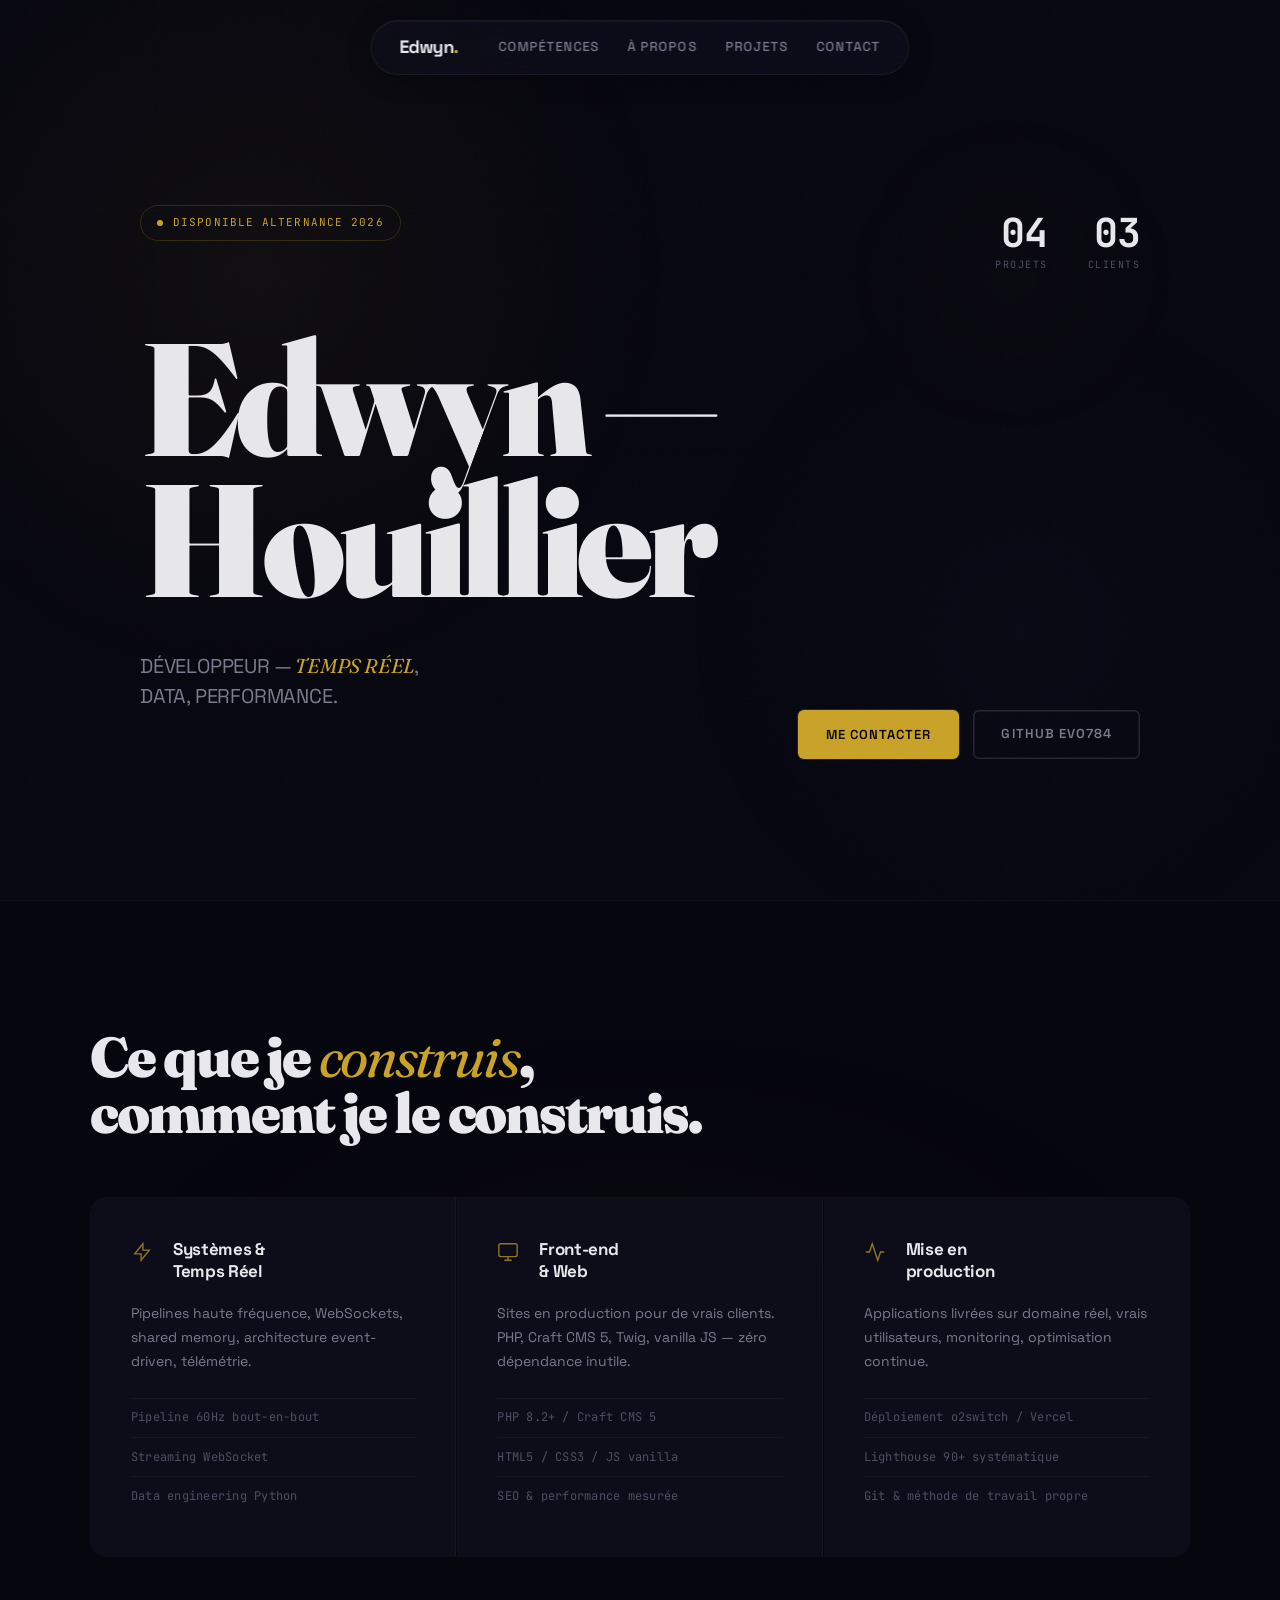
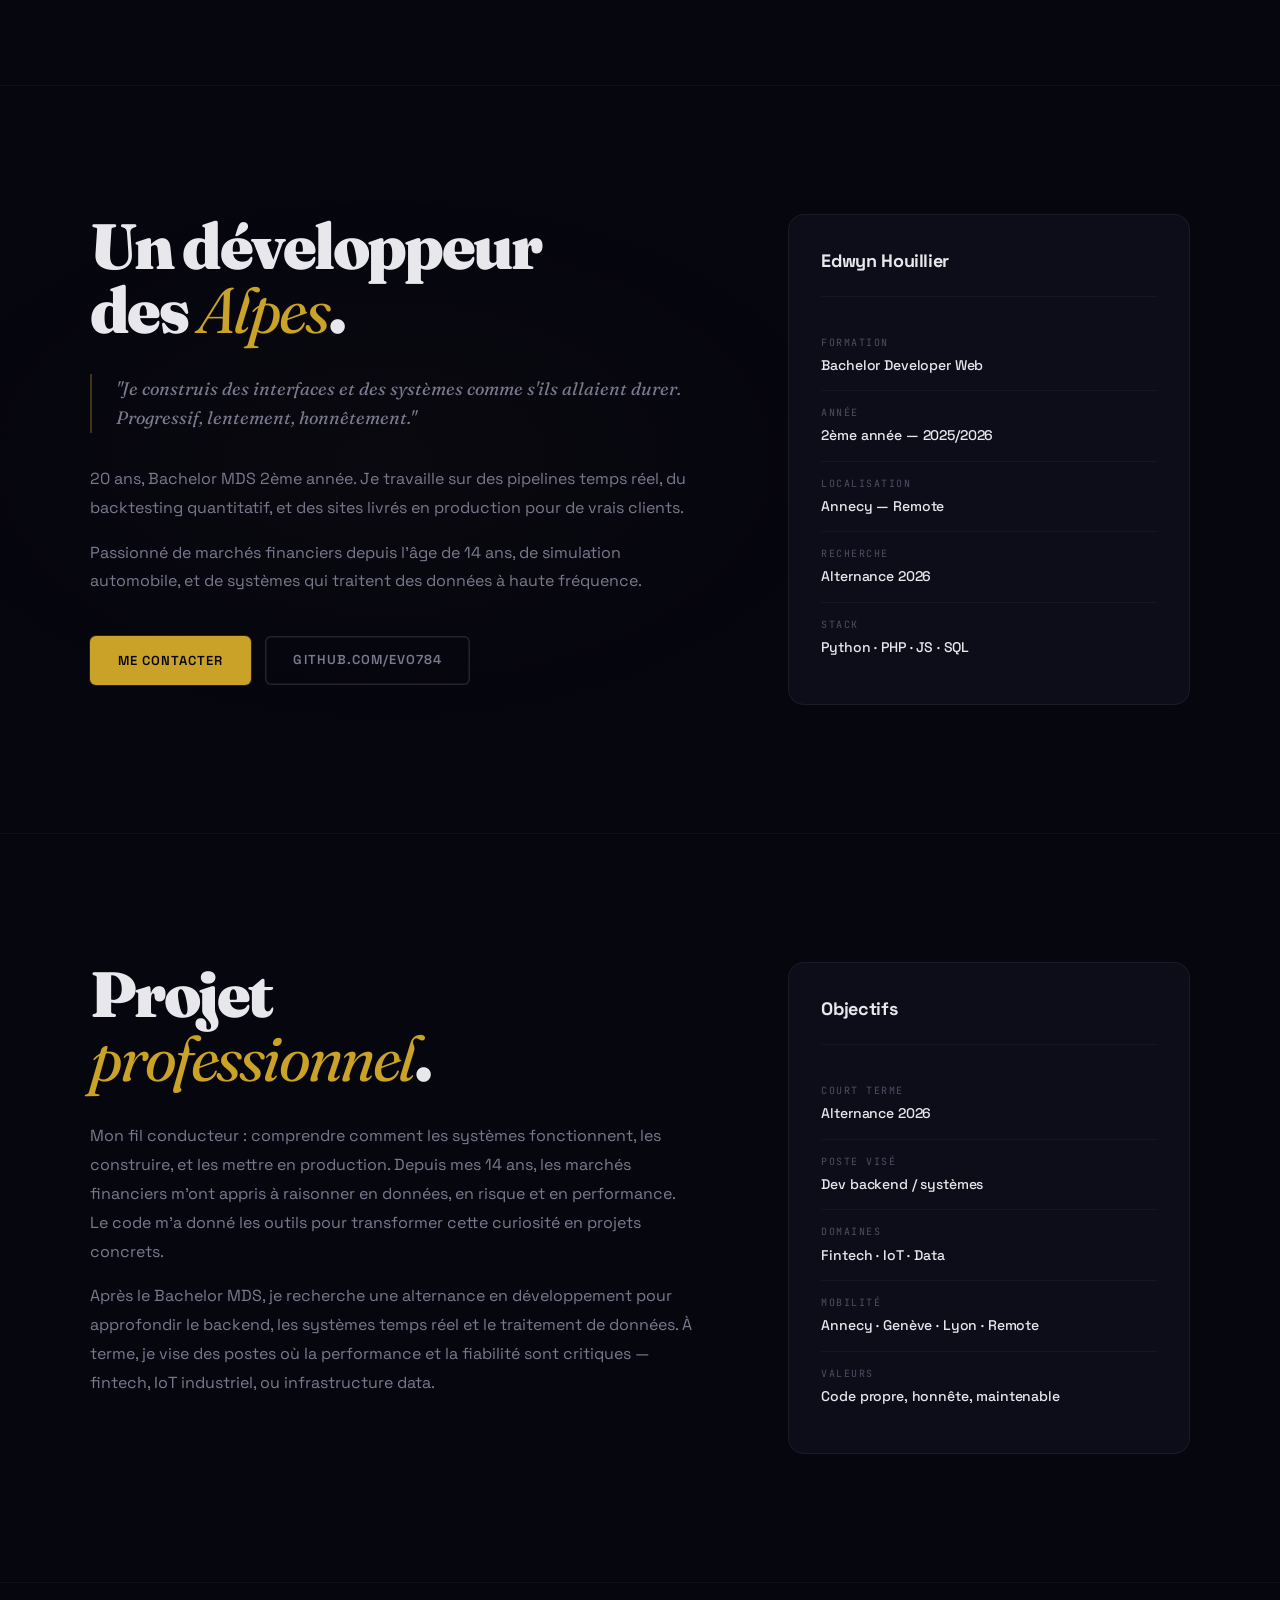
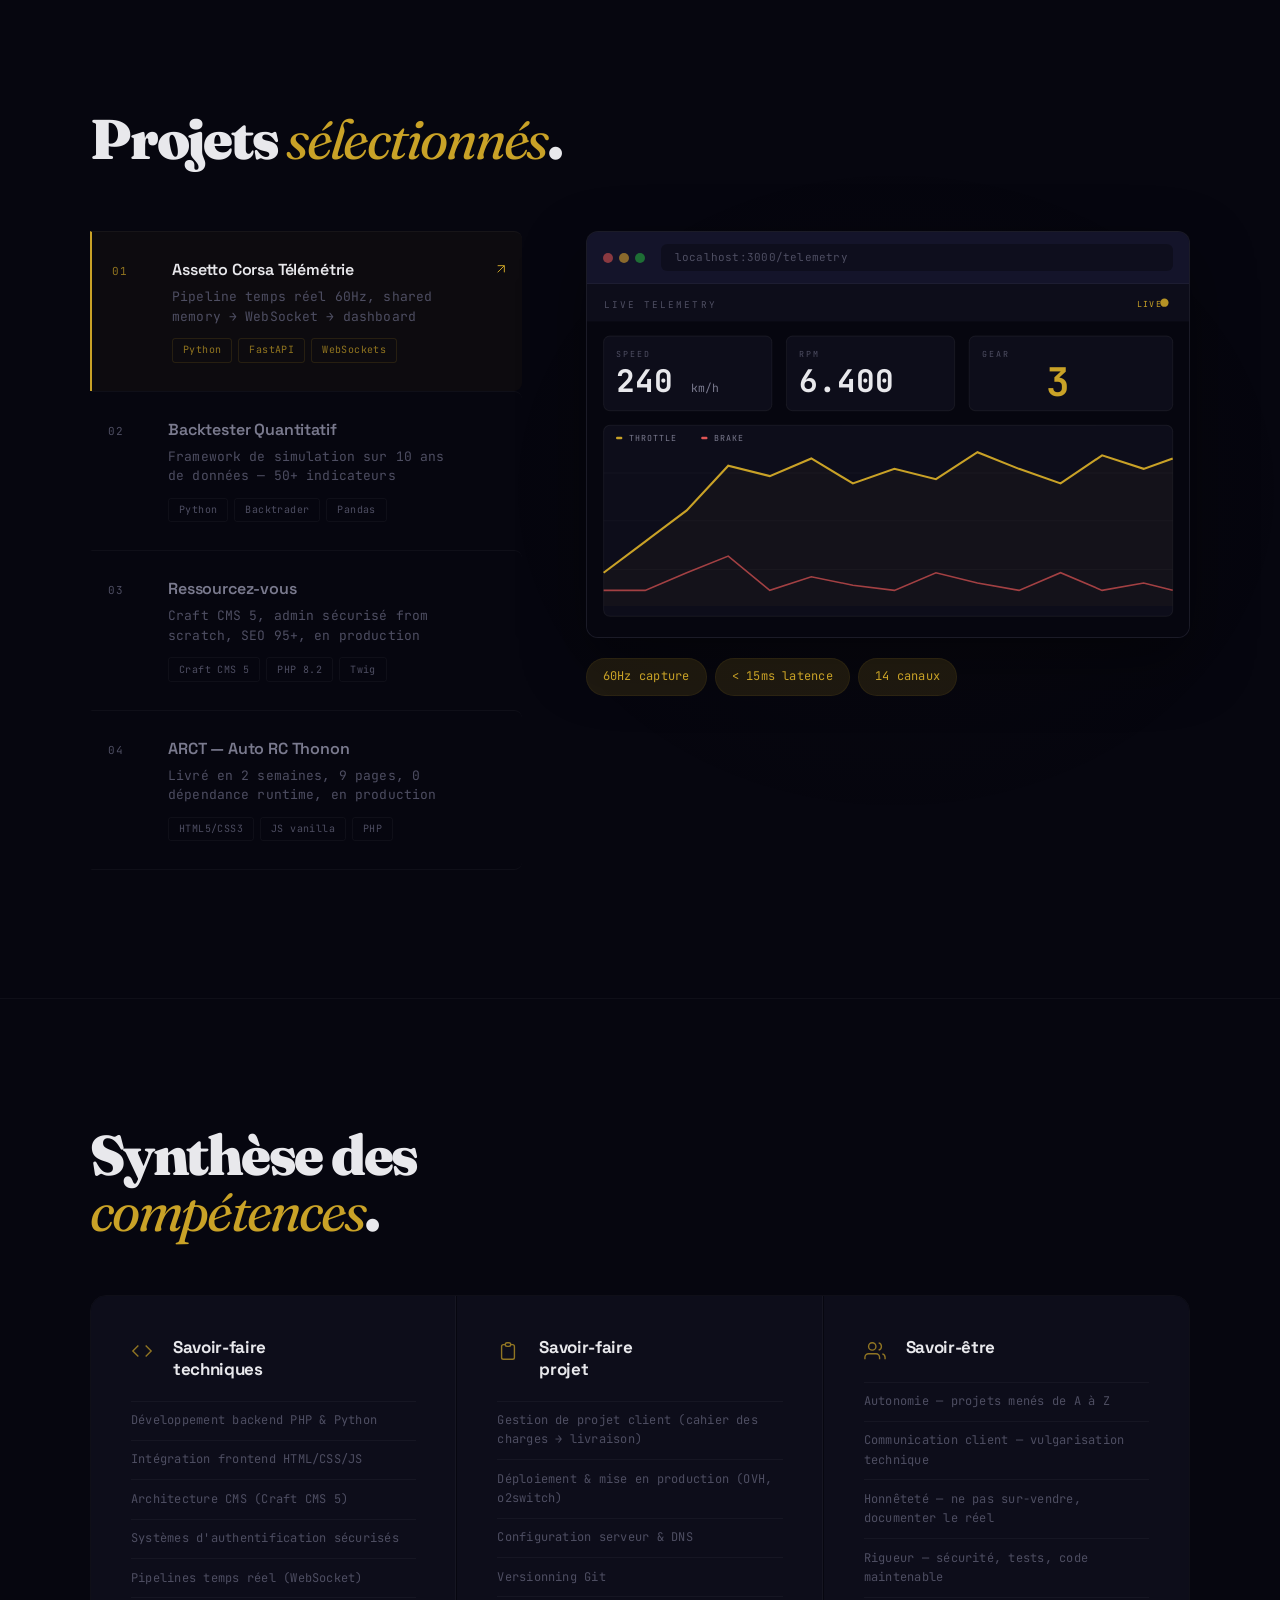
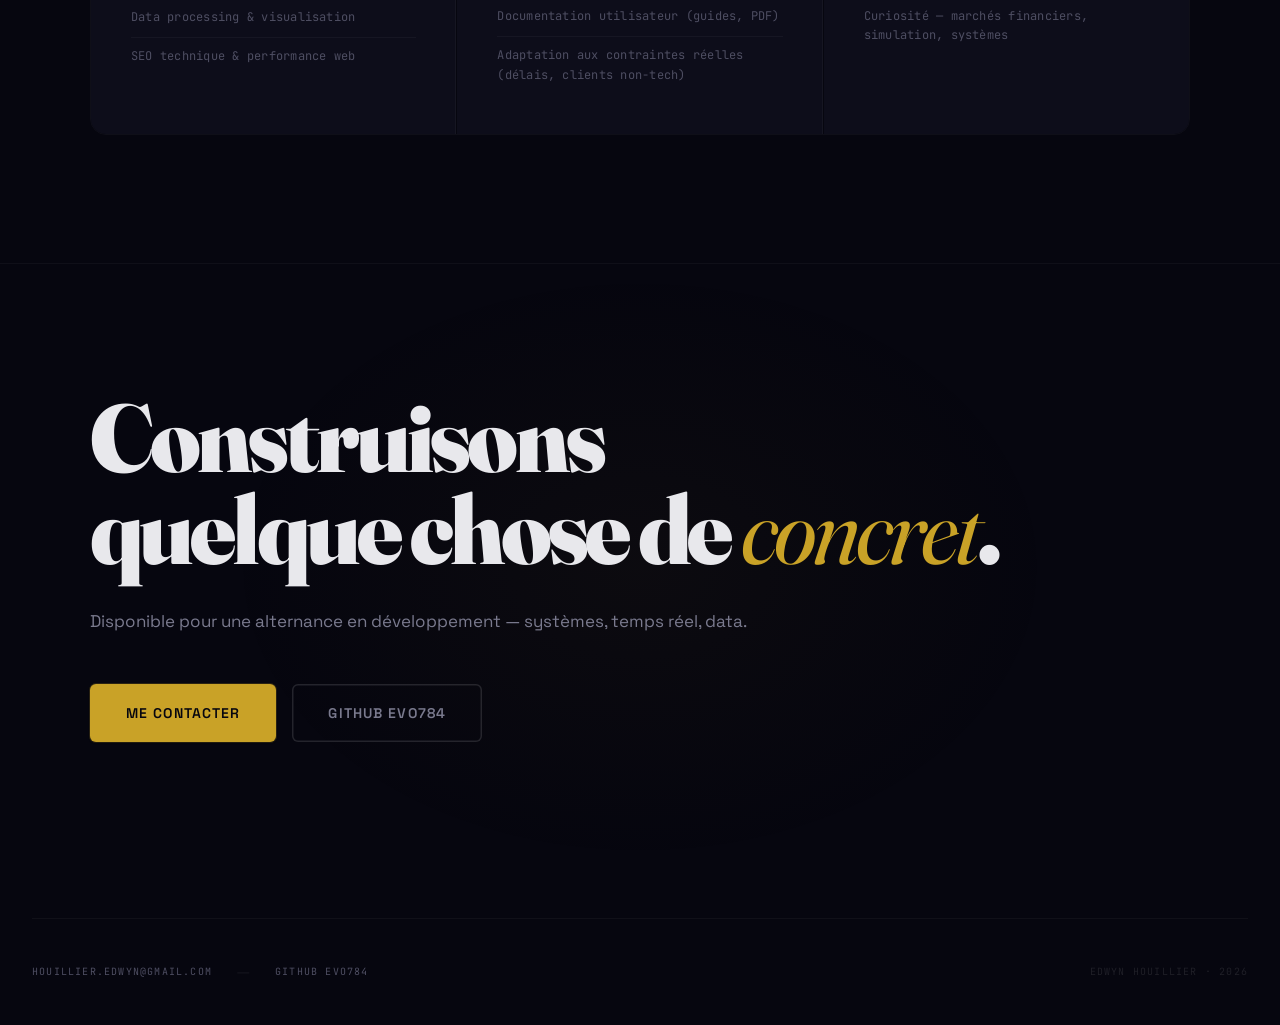
==== commit cbe18a6b: "Replace broken img previews with live iframe embeds Projects 03 (Ressourcez-vous) and 04 (ARCT) now " ====
--- a/index.html
+++ b/index.html
@@ -406,14 +406,14 @@
                   </svg>
                 </div>
 
-                <!-- Screen 03: Ressourcez-vous screenshot -->
+                <!-- Screen 03: Ressourcez-vous live -->
                 <div class="preview-screen" id="screen-ressourcezvous">
-                  <img src="assets/ressourcezvous.png" alt="Ressourcez-vous" loading="lazy">
-                </div>
-
-                <!-- Screen 04: ARCT screenshot -->
+                  <iframe src="https://fcgxrvo.cluster100.hosting.ovh.net" title="Ressourcez-vous" loading="lazy" scrolling="no" tabindex="-1"></iframe>
+                </div>
+
+                <!-- Screen 04: ARCT live -->
                 <div class="preview-screen" id="screen-arct">
-                  <img src="assets/arct.png" alt="ARCT Auto RC Thonon" loading="lazy">
+                  <iframe src="https://autorcthonon.fr" title="ARCT Auto RC Thonon" loading="lazy" scrolling="no" tabindex="-1"></iframe>
                 </div>
 
               </div>
--- a/styles.css
+++ b/styles.css
@@ -921,6 +921,16 @@
   height: 100%;
   object-fit: cover;
   object-position: top center;
+  display: block;
+}
+
+.preview-screen iframe {
+  width: 200%;
+  height: 200%;
+  transform: scale(0.5);
+  transform-origin: top left;
+  border: none;
+  pointer-events: none;
   display: block;
 }
 
